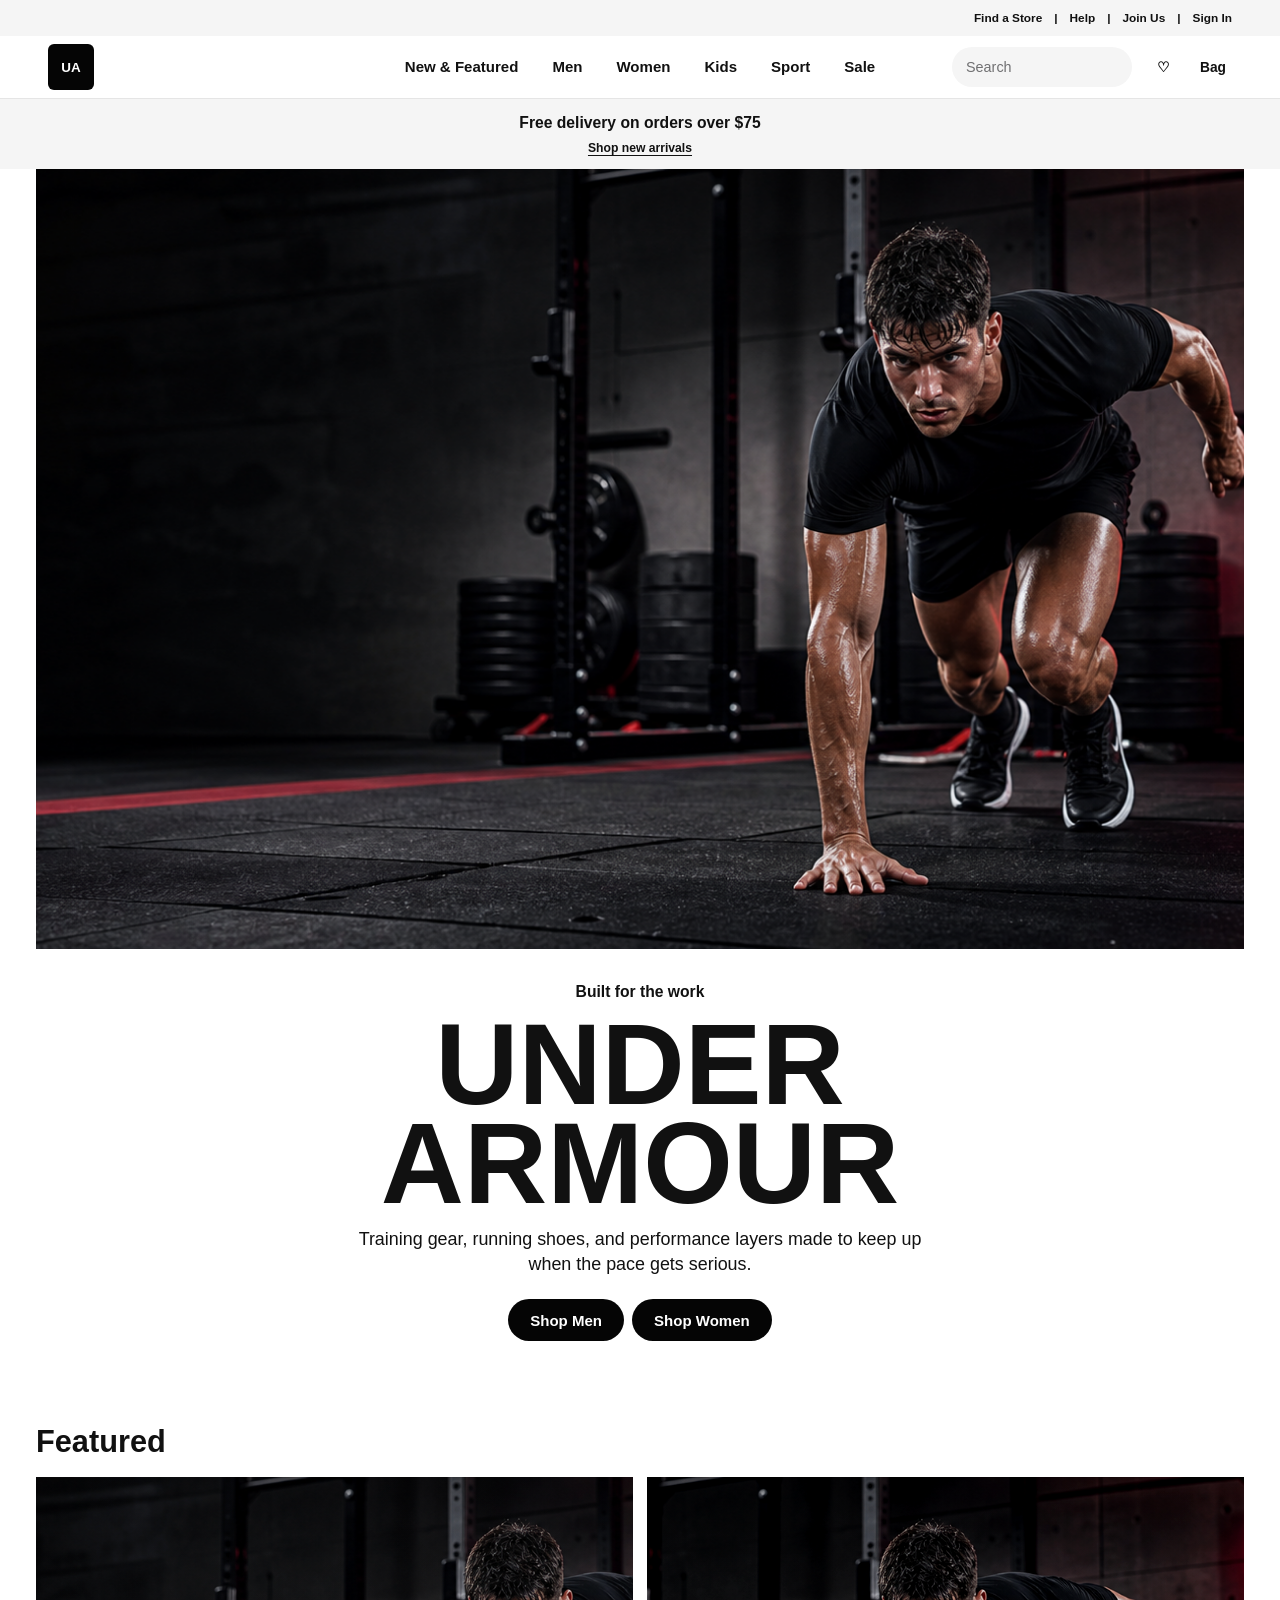
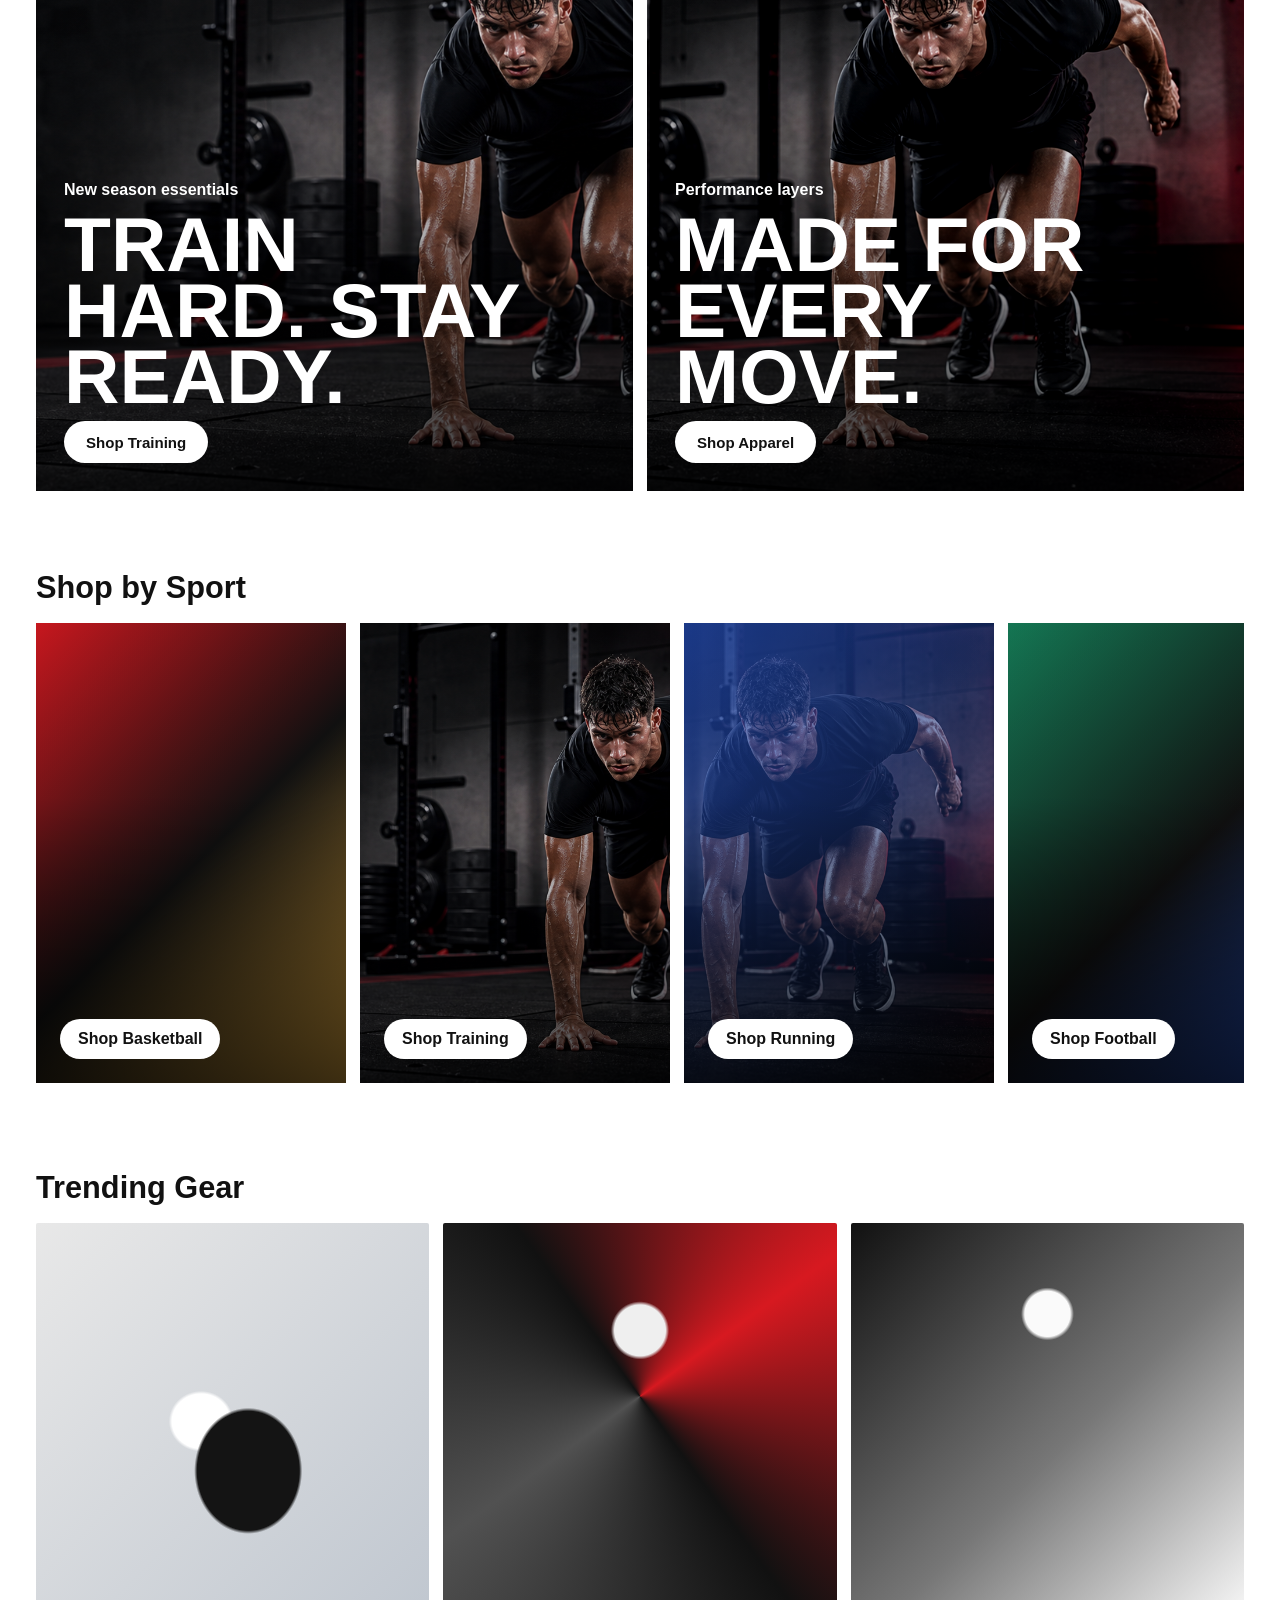
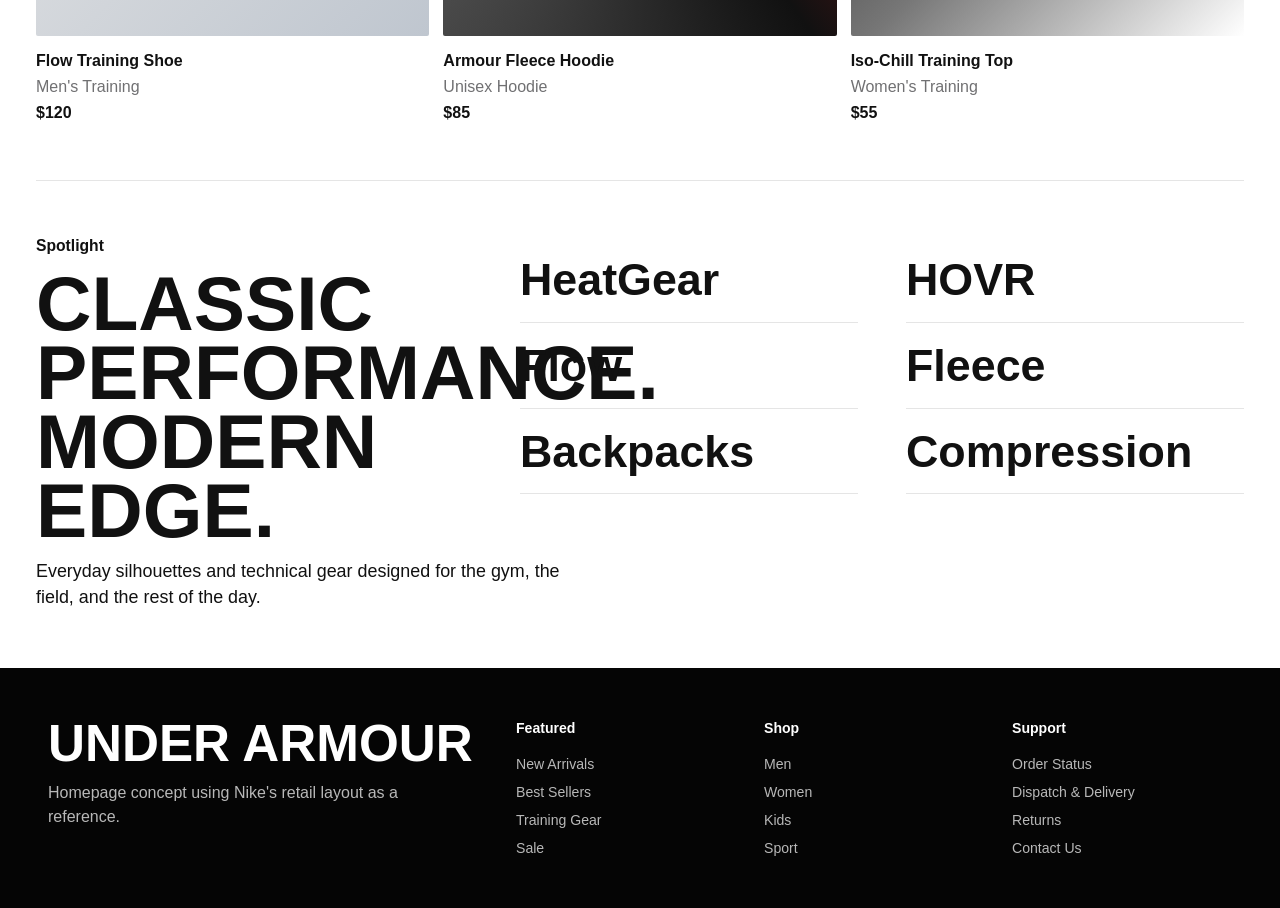
==== index.html @ 332f5831 "Create Under Armour homepage" ====
<!DOCTYPE html>
<html lang="en">
  <head>
    <meta charset="UTF-8" />
    <meta name="viewport" content="width=device-width, initial-scale=1.0" />
    <title>Under Armour</title>
    <link rel="stylesheet" href="styles.css" />
  </head>
  <body>
    <header class="site-header">
      <div class="utility-bar" aria-label="Utility navigation">
        <a href="#">Find a Store</a>
        <span aria-hidden="true">|</span>
        <a href="#">Help</a>
        <span aria-hidden="true">|</span>
        <a href="#">Join Us</a>
        <span aria-hidden="true">|</span>
        <a href="#">Sign In</a>
      </div>

      <div class="main-nav">
        <a class="brand" href="#" aria-label="Under Armour home">
          <span class="brand-mark">UA</span>
        </a>

        <nav class="nav-links" aria-label="Primary navigation">
          <a href="#new">New & Featured</a>
          <a href="#men">Men</a>
          <a href="#women">Women</a>
          <a href="#kids">Kids</a>
          <a href="#sport">Sport</a>
          <a href="#sale">Sale</a>
        </nav>

        <div class="nav-actions">
          <label class="search-pill">
            <span aria-hidden="true">Search</span>
            <input type="search" aria-label="Search products" />
          </label>
          <a class="icon-link" href="#" aria-label="Wishlist">♡</a>
          <a class="icon-link" href="#" aria-label="Bag">Bag</a>
        </div>
      </div>
    </header>

    <main>
      <section class="promo-strip" aria-label="Promotion">
        <p>Free delivery on orders over $75</p>
        <a href="#new">Shop new arrivals</a>
      </section>

      <section class="hero" id="new" aria-labelledby="page-title">
        <div class="hero-image" aria-hidden="true"></div>
      </section>

      <section class="campaign-copy" aria-labelledby="page-title">
        <p class="kicker">Built for the work</p>
        <h1 id="page-title">Under Armour</h1>
        <p>
          Training gear, running shoes, and performance layers made to keep up
          when the pace gets serious.
        </p>
        <div class="button-row">
          <a class="button button-dark" href="#men">Shop Men</a>
          <a class="button button-dark" href="#women">Shop Women</a>
        </div>
      </section>

      <section class="feature-section" aria-labelledby="featured-title">
        <div class="section-heading">
          <h2 id="featured-title">Featured</h2>
        </div>

        <div class="feature-grid">
          <article class="feature-card feature-card-dark" id="men">
            <div class="feature-media media-training" aria-hidden="true"></div>
            <div class="feature-content">
              <p>New season essentials</p>
              <h3>Train hard. Stay ready.</h3>
              <a class="button button-light" href="#gear">Shop Training</a>
            </div>
          </article>

          <article class="feature-card" id="women">
            <div class="feature-media media-running" aria-hidden="true"></div>
            <div class="feature-content">
              <p>Performance layers</p>
              <h3>Made for every move.</h3>
              <a class="button button-light" href="#gear">Shop Apparel</a>
            </div>
          </article>
        </div>
      </section>

      <section class="sport-section" id="sport" aria-labelledby="sport-title">
        <div class="section-heading">
          <h2 id="sport-title">Shop by Sport</h2>
        </div>

        <div class="sport-scroller">
          <a class="sport-card sport-basketball" href="#gear">
            <span>Shop Basketball</span>
          </a>
          <a class="sport-card sport-training" href="#gear">
            <span>Shop Training</span>
          </a>
          <a class="sport-card sport-running" href="#gear">
            <span>Shop Running</span>
          </a>
          <a class="sport-card sport-football" href="#gear">
            <span>Shop Football</span>
          </a>
        </div>
      </section>

      <section class="gear-section" id="gear" aria-labelledby="gear-title">
        <div class="section-heading">
          <h2 id="gear-title">Trending Gear</h2>
        </div>

        <div class="gear-grid">
          <article class="gear-card">
            <div class="gear-visual visual-shoe" aria-hidden="true"></div>
            <h3>Flow Training Shoe</h3>
            <p>Men's Training</p>
            <strong>$120</strong>
          </article>
          <article class="gear-card">
            <div class="gear-visual visual-hoodie" aria-hidden="true"></div>
            <h3>Armour Fleece Hoodie</h3>
            <p>Unisex Hoodie</p>
            <strong>$85</strong>
          </article>
          <article class="gear-card">
            <div class="gear-visual visual-tee" aria-hidden="true"></div>
            <h3>Iso-Chill Training Top</h3>
            <p>Women's Training</p>
            <strong>$55</strong>
          </article>
        </div>
      </section>

      <section class="spotlight-section" id="kids" aria-labelledby="spotlight-title">
        <div class="spotlight-copy">
          <p class="kicker">Spotlight</p>
          <h2 id="spotlight-title">Classic performance. Modern edge.</h2>
          <p>
            Everyday silhouettes and technical gear designed for the gym, the
            field, and the rest of the day.
          </p>
        </div>
        <div class="spotlight-links">
          <a href="#gear">HeatGear</a>
          <a href="#gear">HOVR</a>
          <a href="#gear">Flow</a>
          <a href="#gear">Fleece</a>
          <a href="#gear">Backpacks</a>
          <a href="#gear">Compression</a>
        </div>
      </section>
    </main>

    <footer class="site-footer" id="sale">
      <div>
        <h2>Under Armour</h2>
        <p>Homepage concept using Nike's retail layout as a reference.</p>
      </div>

      <nav aria-label="Footer featured links">
        <h3>Featured</h3>
        <a href="#new">New Arrivals</a>
        <a href="#gear">Best Sellers</a>
        <a href="#sport">Training Gear</a>
        <a href="#sale">Sale</a>
      </nav>

      <nav aria-label="Footer shopping links">
        <h3>Shop</h3>
        <a href="#men">Men</a>
        <a href="#women">Women</a>
        <a href="#kids">Kids</a>
        <a href="#sport">Sport</a>
      </nav>

      <nav aria-label="Footer support links">
        <h3>Support</h3>
        <a href="#">Order Status</a>
        <a href="#">Dispatch & Delivery</a>
        <a href="#">Returns</a>
        <a href="#">Contact Us</a>
      </nav>
    </footer>
  </body>
</html>
---- styles.css ----
:root {
  --black: #050505;
  --ink: #111111;
  --muted: #707072;
  --light: #f5f5f5;
  --line: #e5e5e5;
  --white: #ffffff;
  --red: #d71920;
  --blue: #2654c9;
  --green: #16805a;
  --gold: #d7a13c;
}

* {
  box-sizing: border-box;
}

html {
  scroll-behavior: smooth;
}

body {
  margin: 0;
  color: var(--ink);
  background: var(--white);
  font-family: Arial, Helvetica, sans-serif;
}

a {
  color: inherit;
  text-decoration: none;
}

.site-header {
  position: sticky;
  top: 0;
  z-index: 50;
  background: var(--white);
}

.utility-bar {
  display: flex;
  justify-content: flex-end;
  gap: 12px;
  min-height: 36px;
  padding: 0 clamp(18px, 4vw, 48px);
  align-items: center;
  background: var(--light);
  font-size: 0.74rem;
  font-weight: 700;
}

.main-nav {
  display: grid;
  grid-template-columns: 1fr auto 1fr;
  align-items: center;
  min-height: 62px;
  padding: 0 clamp(18px, 4vw, 48px);
  border-bottom: 1px solid var(--line);
}

.brand {
  justify-self: start;
  display: inline-flex;
}

.brand-mark {
  display: grid;
  place-items: center;
  width: 46px;
  aspect-ratio: 1;
  color: var(--white);
  background: var(--black);
  border-radius: 6px;
  font-size: 0.84rem;
  font-weight: 900;
  letter-spacing: 0;
}

.nav-links {
  display: flex;
  justify-content: center;
  gap: clamp(18px, 3vw, 34px);
  font-size: 0.94rem;
  font-weight: 800;
}

.nav-links a {
  display: inline-flex;
  align-items: center;
  min-height: 62px;
  border-bottom: 2px solid transparent;
}

.nav-links a:hover {
  border-color: var(--black);
}

.nav-actions {
  justify-self: end;
  display: flex;
  align-items: center;
  gap: 12px;
}

.search-pill {
  display: flex;
  align-items: center;
  gap: 8px;
  width: 180px;
  min-height: 40px;
  padding: 0 14px;
  color: var(--muted);
  background: var(--light);
  border-radius: 999px;
  font-size: 0.9rem;
}

.search-pill input {
  width: 100%;
  min-width: 0;
  border: 0;
  outline: 0;
  background: transparent;
}

.icon-link {
  display: inline-grid;
  place-items: center;
  min-width: 38px;
  height: 38px;
  border-radius: 999px;
  font-size: 0.86rem;
  font-weight: 800;
}

.icon-link:hover,
.search-pill:hover {
  background: #e8e8e8;
}

.promo-strip {
  display: grid;
  place-items: center;
  gap: 4px;
  min-height: 70px;
  padding: 12px 18px;
  text-align: center;
  background: var(--light);
}

.promo-strip p {
  margin: 0;
  font-size: 0.98rem;
  font-weight: 800;
}

.promo-strip a {
  font-size: 0.76rem;
  font-weight: 800;
  text-decoration: underline;
  text-underline-offset: 3px;
}

.hero {
  width: min(100% - 72px, 1780px);
  margin: 0 auto;
  background: var(--black);
}

.hero-image {
  min-height: clamp(440px, 63vw, 780px);
  background-image: url("assets/hero-training.png");
  background-position: center;
  background-size: cover;
}

.campaign-copy {
  display: grid;
  justify-items: center;
  gap: 14px;
  max-width: 900px;
  margin: 0 auto;
  padding: 34px 18px 62px;
  text-align: center;
}

.kicker {
  margin: 0;
  font-size: 0.98rem;
  font-weight: 900;
}

.campaign-copy h1 {
  margin: 0;
  font-size: clamp(3.2rem, 9vw, 7.8rem);
  line-height: 0.86;
  letter-spacing: 0;
  text-transform: uppercase;
}

.campaign-copy p:not(.kicker),
.spotlight-copy p:not(.kicker) {
  max-width: 610px;
  margin: 0;
  color: var(--ink);
  font-size: 1.12rem;
  line-height: 1.4;
}

.button-row {
  display: flex;
  flex-wrap: wrap;
  justify-content: center;
  gap: 8px;
  margin-top: 8px;
}

.button {
  display: inline-flex;
  align-items: center;
  justify-content: center;
  min-height: 42px;
  padding: 0 22px;
  border-radius: 999px;
  font-size: 0.94rem;
  font-weight: 800;
  transition: transform 160ms ease, background 160ms ease, color 160ms ease;
}

.button:hover {
  transform: translateY(-1px);
}

.button-dark {
  color: var(--white);
  background: var(--black);
}

.button-dark:hover {
  background: #404040;
}

.button-light {
  color: var(--ink);
  background: var(--white);
}

.button-light:hover {
  background: #dddddd;
}

.feature-section,
.sport-section,
.gear-section,
.spotlight-section {
  width: min(100% - 72px, 1780px);
  margin: 0 auto;
  padding: 22px 0 58px;
}

.section-heading {
  display: flex;
  justify-content: space-between;
  align-items: end;
  margin-bottom: 18px;
}

.section-heading h2 {
  margin: 0;
  font-size: clamp(1.45rem, 2.4vw, 2rem);
  line-height: 1.1;
}

.feature-grid {
  display: grid;
  grid-template-columns: repeat(2, minmax(0, 1fr));
  gap: 14px;
}

.feature-card {
  position: relative;
  min-height: clamp(460px, 48vw, 760px);
  overflow: hidden;
  color: var(--white);
  background: var(--black);
}

.feature-media,
.feature-card::after {
  position: absolute;
  inset: 0;
}

.feature-media {
  background-image: url("assets/hero-training.png");
  background-size: cover;
}

.media-training {
  background-position: 55% center;
}

.media-running {
  background-position: 76% center;
  filter: saturate(0.9) contrast(1.08);
}

.feature-card::after {
  content: "";
  background: linear-gradient(0deg, rgba(0, 0, 0, 0.78), rgba(0, 0, 0, 0.08) 62%);
}

.feature-content {
  position: absolute;
  right: 28px;
  bottom: 28px;
  left: 28px;
  z-index: 1;
  display: grid;
  gap: 12px;
  justify-items: start;
}

.feature-content p {
  margin: 0;
  font-size: 1rem;
  font-weight: 800;
}

.feature-content h3 {
  max-width: 11ch;
  margin: 0;
  font-size: clamp(2.6rem, 6vw, 5.8rem);
  line-height: 0.86;
  letter-spacing: 0;
  text-transform: uppercase;
}

.sport-scroller {
  display: grid;
  grid-auto-flow: column;
  grid-auto-columns: minmax(310px, 1fr);
  gap: 14px;
  overflow-x: auto;
  padding-bottom: 8px;
  scroll-snap-type: x mandatory;
}

.sport-card {
  position: relative;
  display: flex;
  align-items: end;
  min-height: 460px;
  padding: 24px;
  overflow: hidden;
  color: var(--white);
  background: var(--black);
  background-size: cover;
  background-position: center;
  scroll-snap-align: start;
}

.sport-card::after {
  content: "";
  position: absolute;
  inset: 0;
  background: linear-gradient(0deg, rgba(0, 0, 0, 0.72), rgba(0, 0, 0, 0.08) 62%);
}

.sport-card span {
  position: relative;
  z-index: 1;
  display: inline-flex;
  min-height: 40px;
  align-items: center;
  padding: 0 18px;
  color: var(--ink);
  background: var(--white);
  border-radius: 999px;
  font-weight: 800;
}

.sport-training {
  background-image: url("assets/hero-training.png");
  background-position: 58% center;
}

.sport-running {
  background-image:
    linear-gradient(135deg, rgba(38, 84, 201, 0.72), rgba(5, 5, 5, 0.2)),
    url("assets/hero-training.png");
  background-position: 78% center;
}

.sport-basketball {
  background:
    linear-gradient(135deg, var(--red), #111111 52%, var(--gold));
}

.sport-football {
  background:
    linear-gradient(135deg, var(--green), #111111 54%, var(--blue));
}

.gear-grid {
  display: grid;
  grid-template-columns: repeat(3, minmax(0, 1fr));
  gap: 14px;
}

.gear-card {
  display: grid;
  gap: 8px;
}

.gear-visual {
  aspect-ratio: 1 / 1.05;
  background: var(--light);
  border-radius: 2px;
}

.visual-shoe {
  background:
    radial-gradient(ellipse at 54% 60%, #141414 0 17%, transparent 18%),
    radial-gradient(ellipse at 42% 48%, #ffffff 0 9%, transparent 10%),
    linear-gradient(135deg, #e8e8e8, #bfc6cf);
}

.visual-hoodie {
  background:
    radial-gradient(circle at 50% 26%, #efefef 0 7%, transparent 8%),
    conic-gradient(from 144deg at 50% 42%, #111111, #515151, #111111, #d71920, #111111);
}

.visual-tee {
  background:
    radial-gradient(circle at 50% 22%, #fafafa 0 6%, transparent 7%),
    linear-gradient(135deg, #111111, #777777 54%, #ffffff);
}

.gear-card h3,
.gear-card p,
.gear-card strong {
  margin: 0;
}

.gear-card h3 {
  margin-top: 8px;
  font-size: 1rem;
}

.gear-card p {
  color: var(--muted);
}

.spotlight-section {
  display: grid;
  grid-template-columns: minmax(260px, 0.72fr) minmax(0, 1.28fr);
  gap: clamp(28px, 6vw, 86px);
  padding-top: 56px;
  border-top: 1px solid var(--line);
}

.spotlight-copy {
  display: grid;
  align-content: start;
  gap: 14px;
}

.spotlight-copy h2 {
  max-width: 560px;
  margin: 0;
  font-size: clamp(2.3rem, 6vw, 5.8rem);
  line-height: 0.9;
  text-transform: uppercase;
}

.spotlight-links {
  display: grid;
  grid-template-columns: repeat(2, minmax(0, 1fr));
  gap: 0 48px;
  align-content: start;
}

.spotlight-links a {
  padding: 20px 0;
  border-bottom: 1px solid var(--line);
  font-size: clamp(1.5rem, 3.5vw, 3.6rem);
  font-weight: 900;
  line-height: 1;
}

.spotlight-links a:hover {
  color: var(--red);
}

.site-footer {
  display: grid;
  grid-template-columns: minmax(260px, 1.2fr) repeat(3, minmax(150px, 0.6fr));
  gap: 28px;
  padding: 52px clamp(18px, 4vw, 48px);
  color: var(--white);
  background: var(--black);
}

.site-footer h2,
.site-footer h3,
.site-footer p {
  margin: 0;
}

.site-footer h2 {
  font-size: clamp(2.2rem, 4vw, 4rem);
  line-height: 0.92;
  text-transform: uppercase;
}

.site-footer p {
  max-width: 360px;
  margin-top: 14px;
  color: #b8b8b8;
  line-height: 1.5;
}

.site-footer nav {
  display: grid;
  gap: 12px;
  align-content: start;
}

.site-footer h3 {
  margin-bottom: 8px;
  font-size: 0.88rem;
}

.site-footer a {
  color: #b8b8b8;
  font-size: 0.88rem;
}

.site-footer a:hover {
  color: var(--white);
}

@media (max-width: 1040px) {
  .main-nav {
    grid-template-columns: 1fr 1fr;
  }

  .nav-links {
    order: 3;
    grid-column: 1 / -1;
    justify-content: flex-start;
    overflow-x: auto;
    padding-top: 4px;
  }

  .nav-actions {
    justify-self: end;
  }

  .feature-grid,
  .gear-grid,
  .spotlight-section,
  .site-footer {
    grid-template-columns: 1fr;
  }
}

@media (max-width: 700px) {
  .utility-bar {
    justify-content: center;
  }

  .main-nav {
    padding: 10px 14px;
  }

  .nav-actions {
    gap: 6px;
  }

  .search-pill {
    width: 118px;
  }

  .hero,
  .feature-section,
  .sport-section,
  .gear-section,
  .spotlight-section {
    width: calc(100% - 28px);
  }

  .hero-image {
    min-height: 520px;
    background-position: 60% center;
  }

  .campaign-copy {
    padding-top: 26px;
  }

  .button {
    width: 100%;
  }

  .button-row {
    width: 100%;
  }

  .feature-card {
    min-height: 540px;
  }

  .sport-scroller {
    grid-auto-columns: minmax(260px, 82vw);
  }

  .spotlight-links {
    grid-template-columns: 1fr;
    gap: 0;
  }

  .site-footer {
    padding-inline: 18px;
  }
}
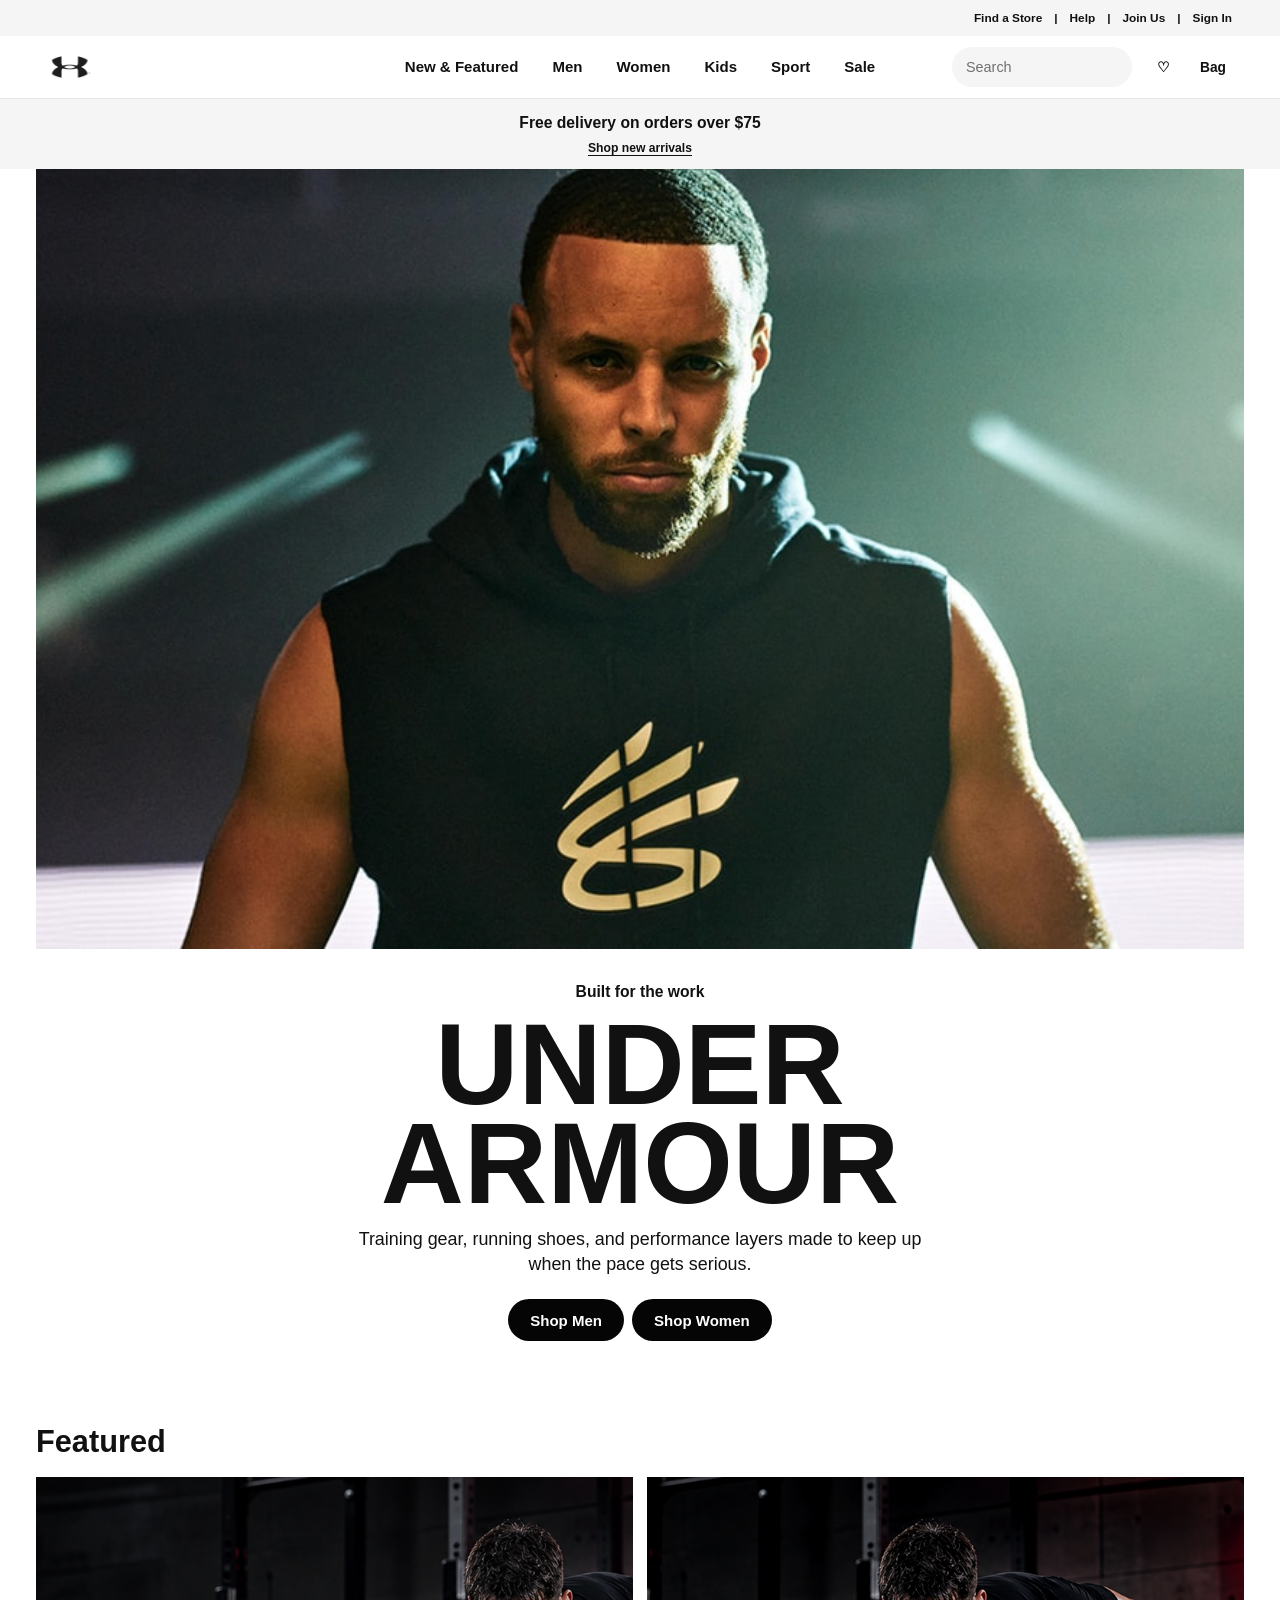
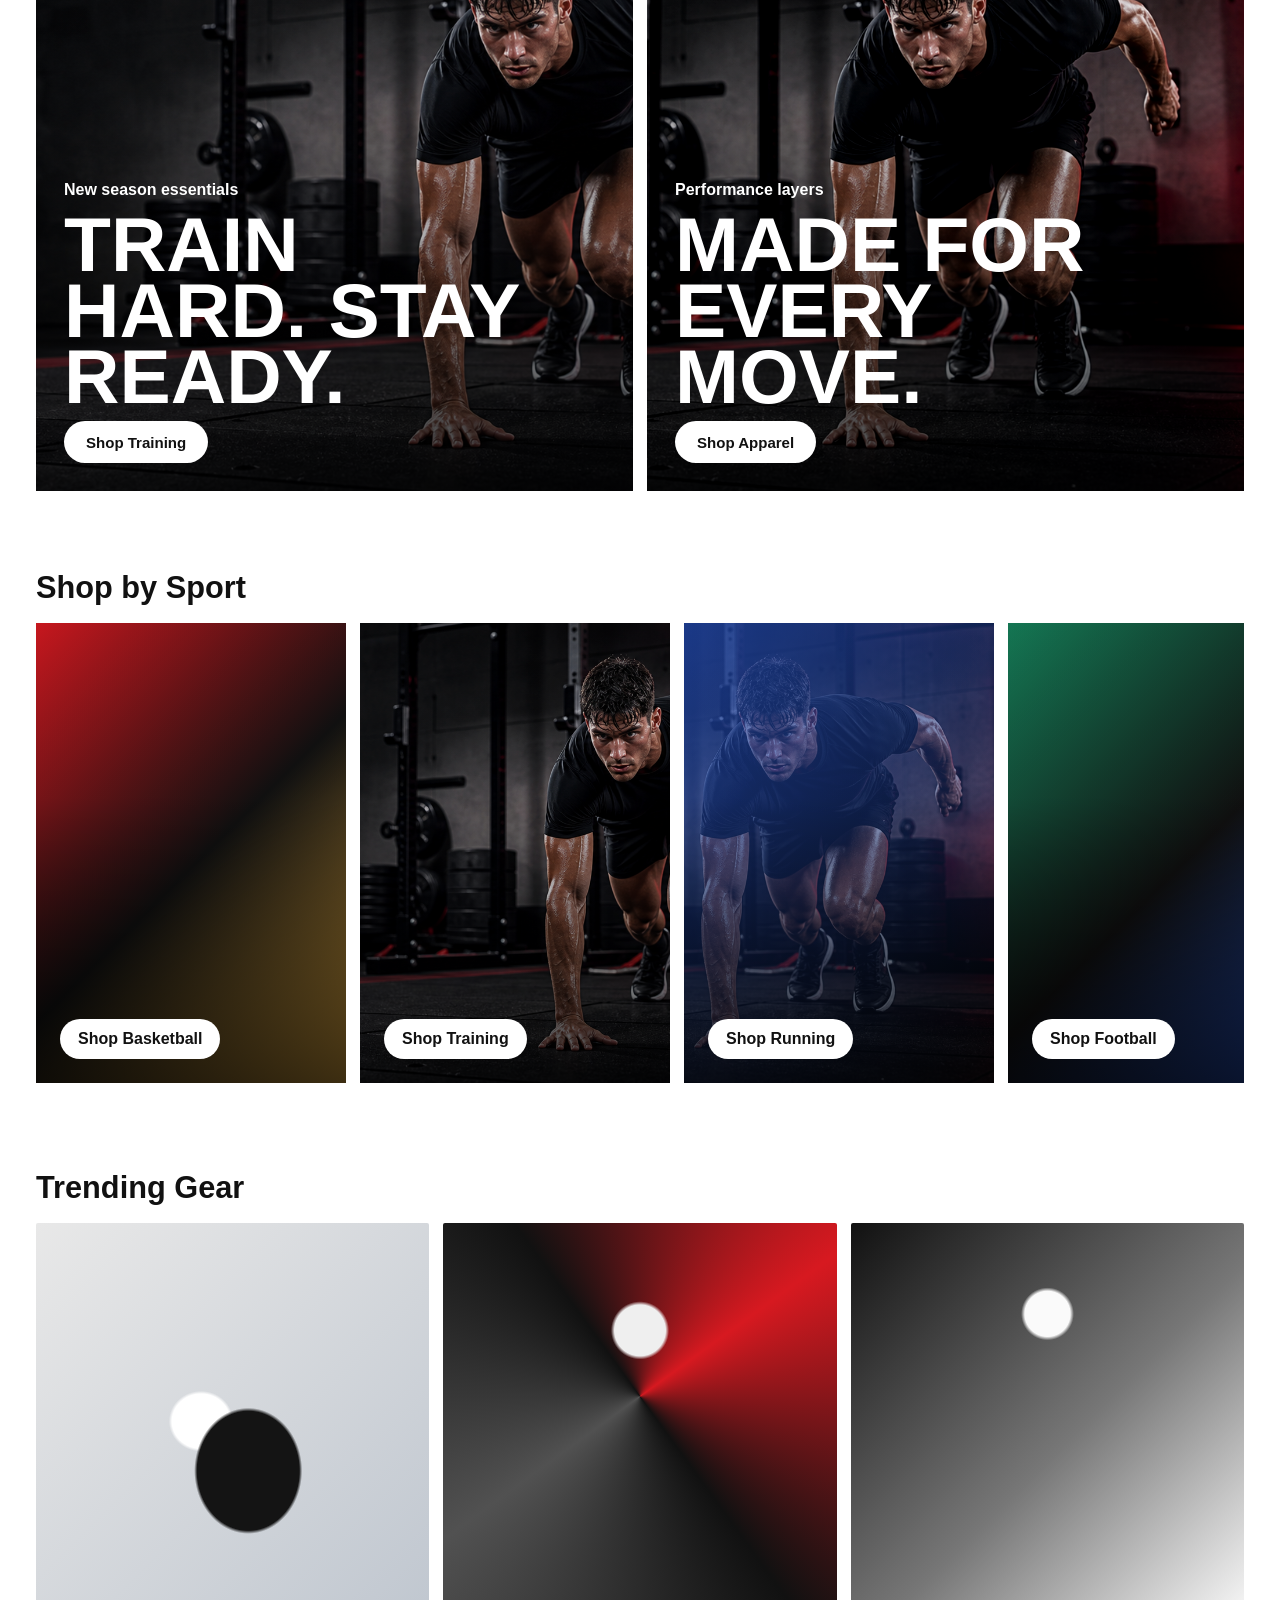
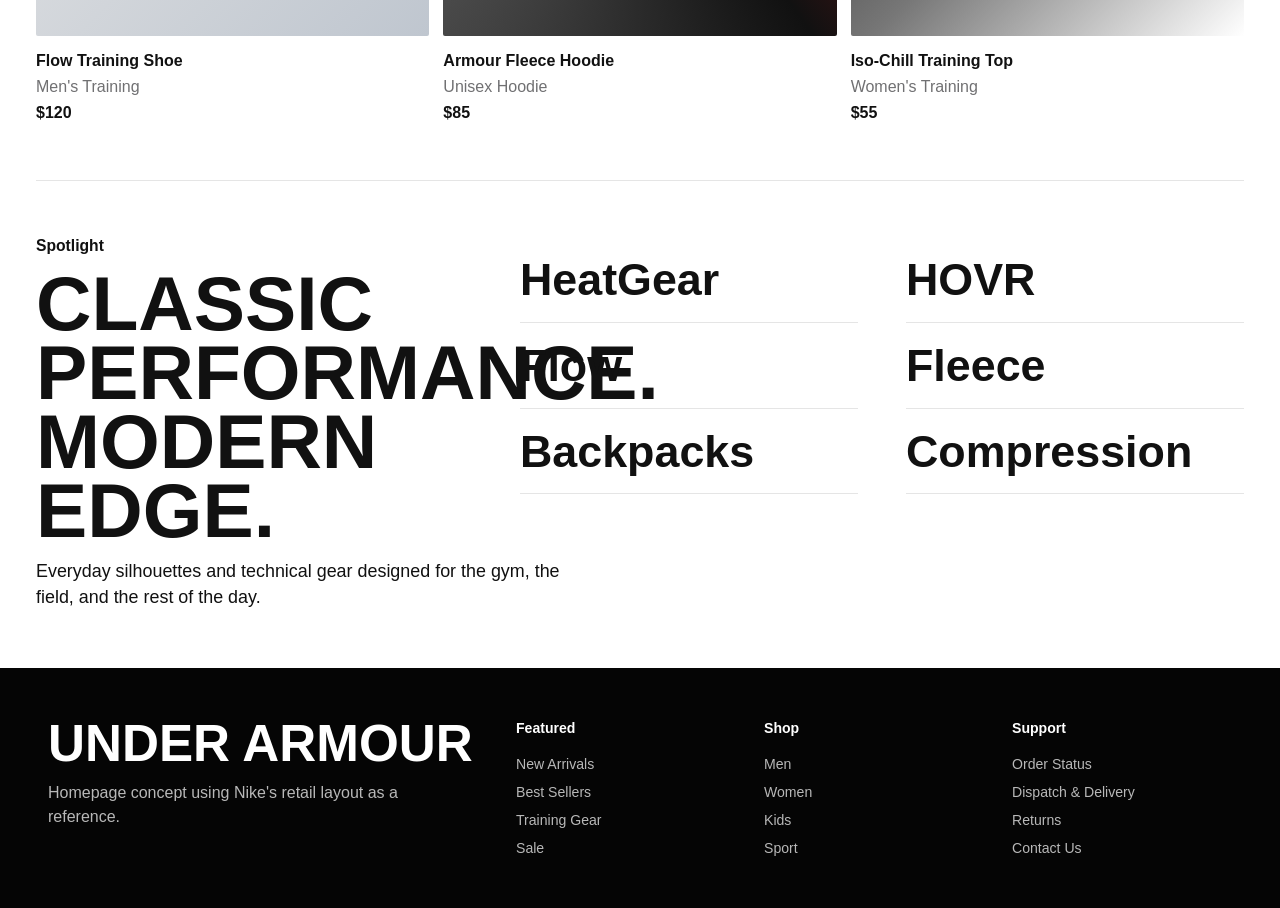
==== commit 2be67850: "Replace header logo image" ====
--- a/index.html
+++ b/index.html
@@ -20,7 +20,11 @@
 
       <div class="main-nav">
         <a class="brand" href="#" aria-label="Under Armour home">
-          <span class="brand-mark">UA</span>
+          <img
+            class="brand-mark"
+            src="assets/under-armour-logo.png"
+            alt="Under Armour"
+          />
         </a>
 
         <nav class="nav-links" aria-label="Primary navigation">
--- a/styles.css
+++ b/styles.css
@@ -65,16 +65,10 @@
 }
 
 .brand-mark {
-  display: grid;
-  place-items: center;
   width: 46px;
-  aspect-ratio: 1;
-  color: var(--white);
-  background: var(--black);
-  border-radius: 6px;
-  font-size: 0.84rem;
-  font-weight: 900;
-  letter-spacing: 0;
+  height: 46px;
+  display: block;
+  object-fit: contain;
 }
 
 .nav-links {
@@ -170,7 +164,7 @@
 
 .hero-image {
   min-height: clamp(440px, 63vw, 780px);
-  background-image: url("assets/hero-training.png");
+  background-image: url("assets/steph-curry-under-armour.jpg");
   background-position: center;
   background-size: cover;
 }
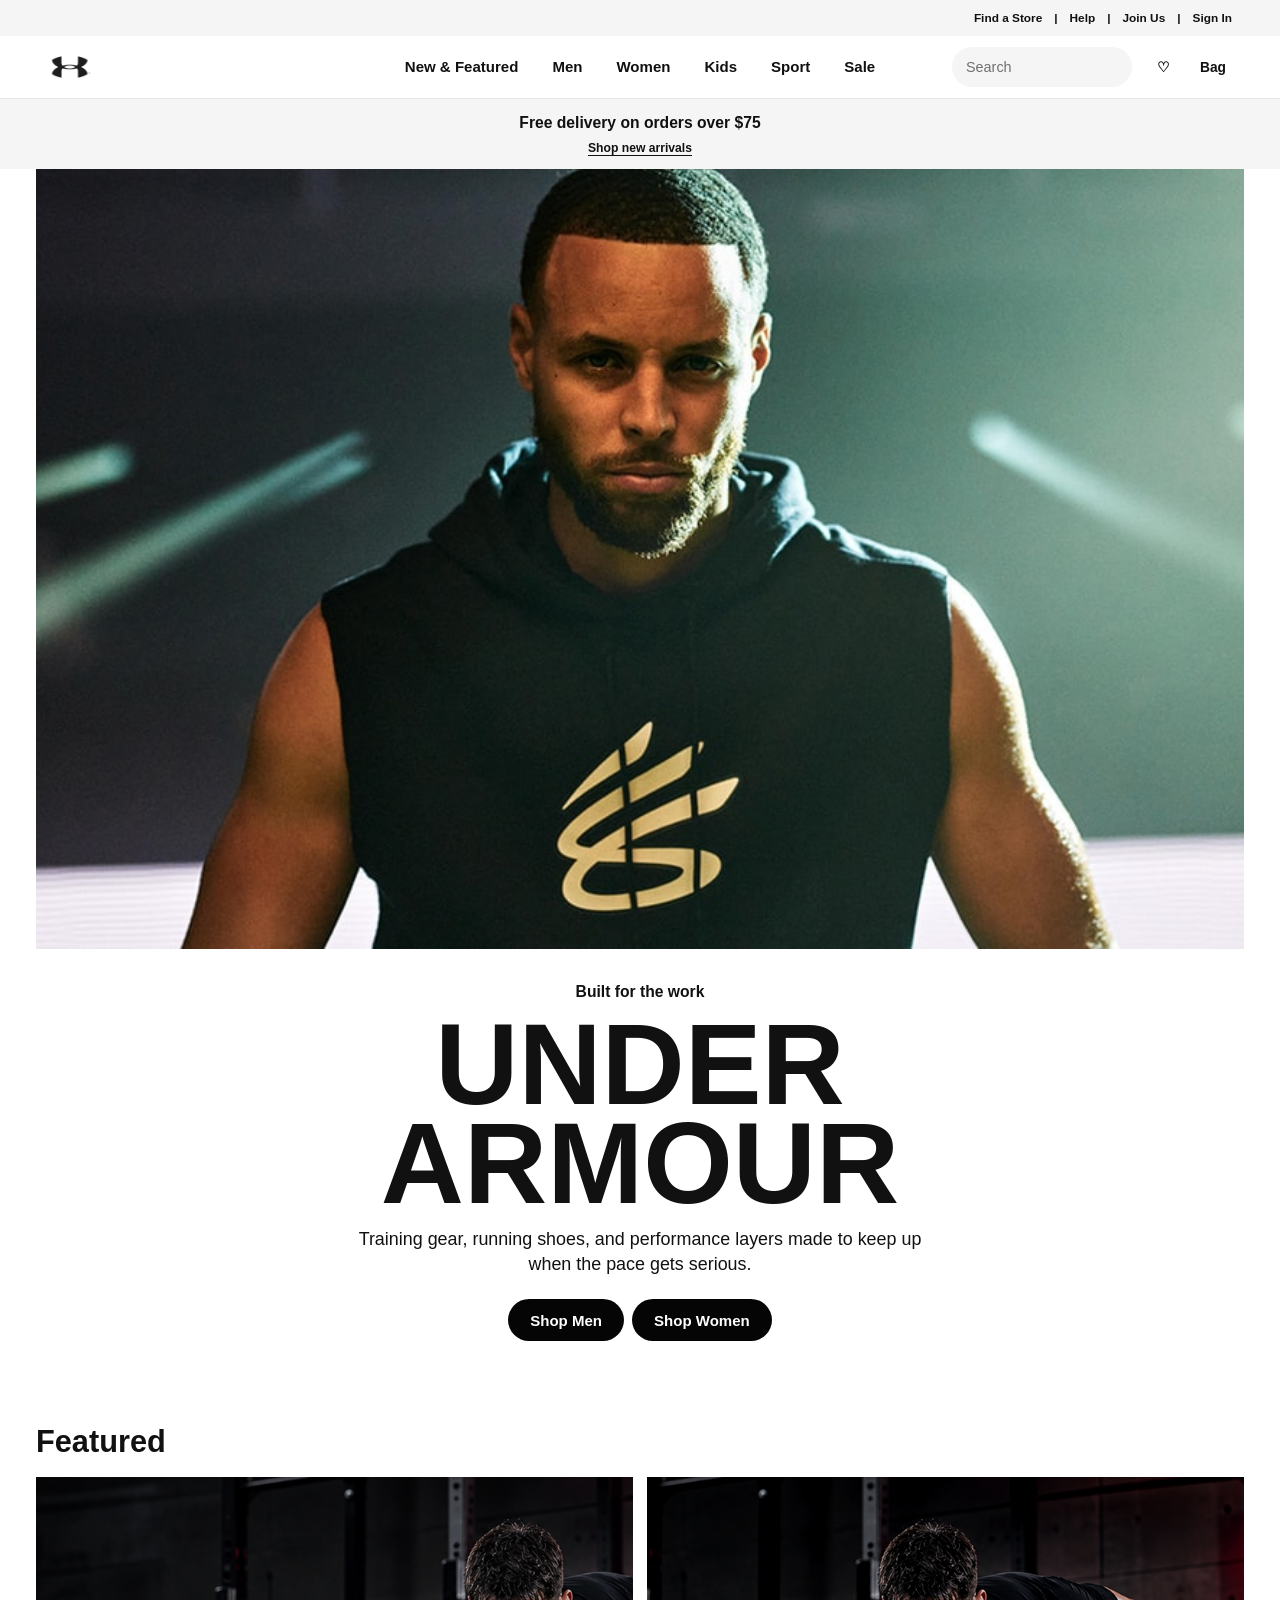
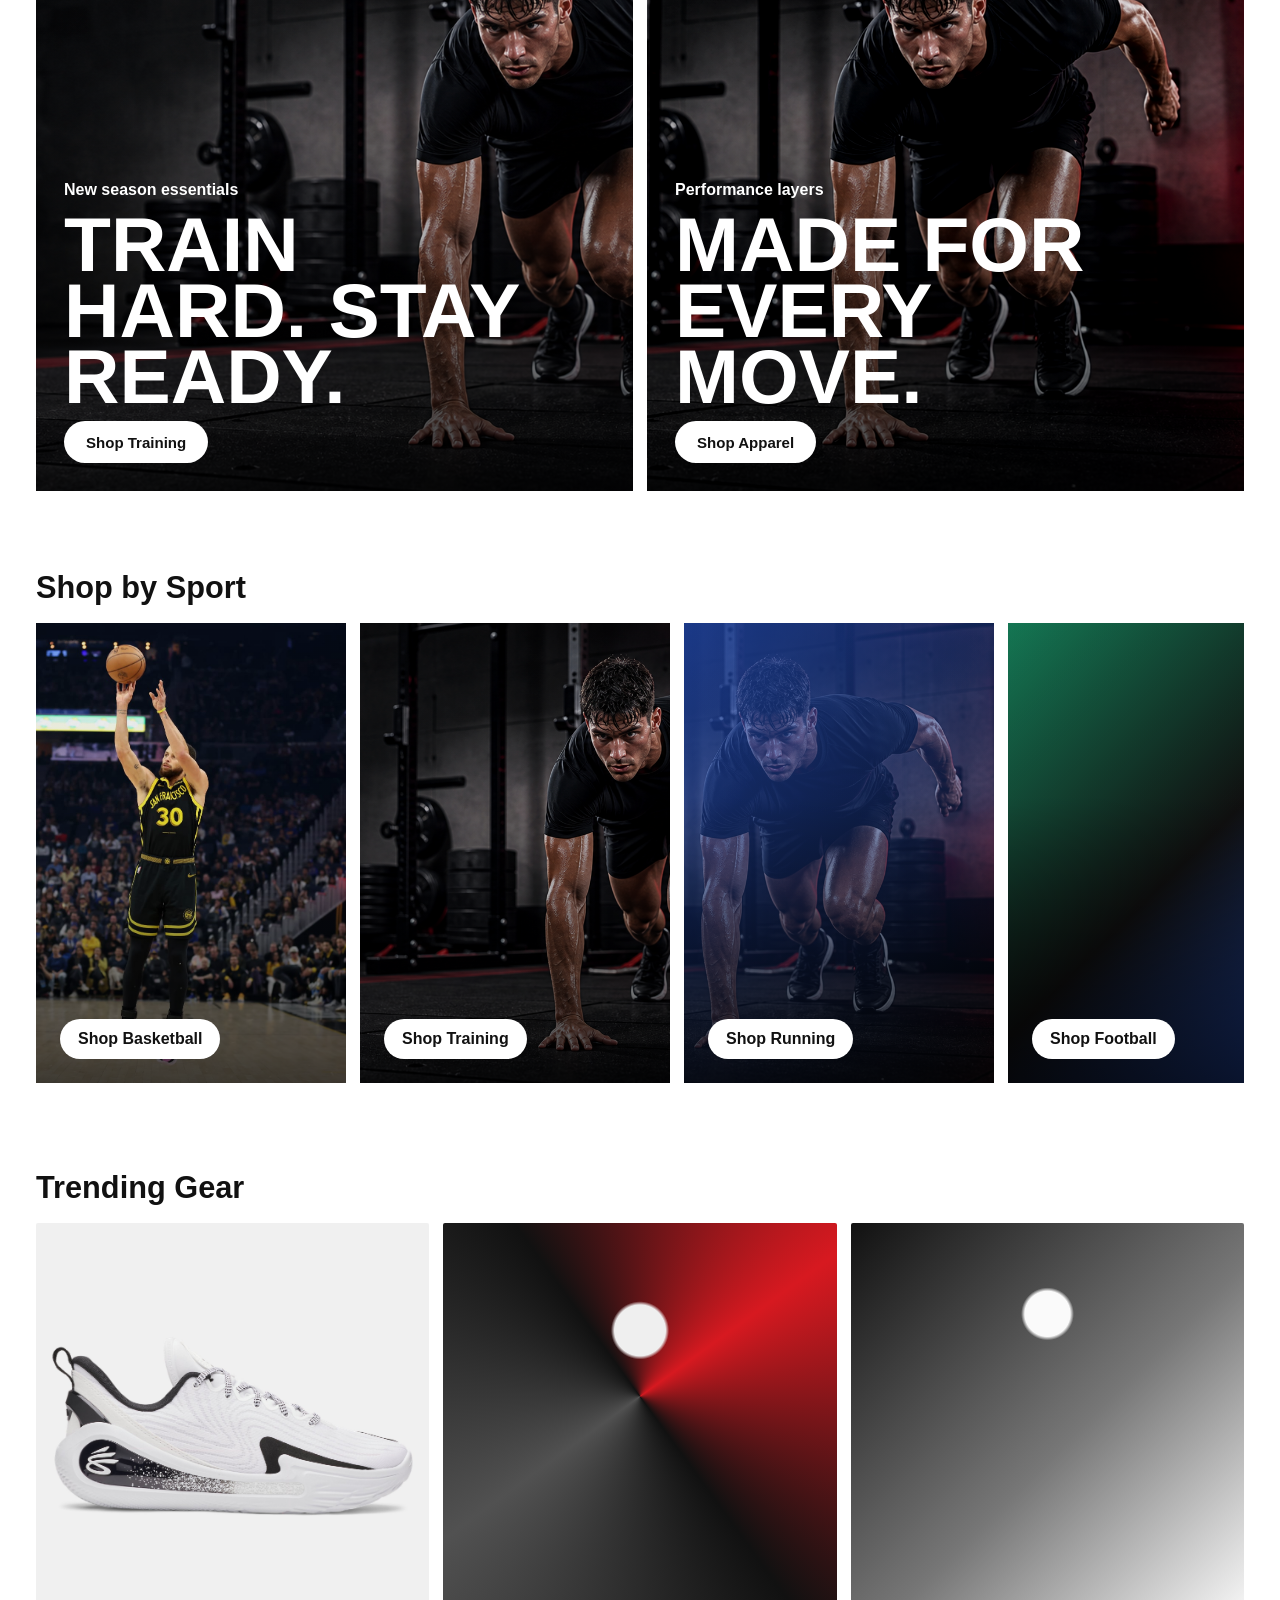
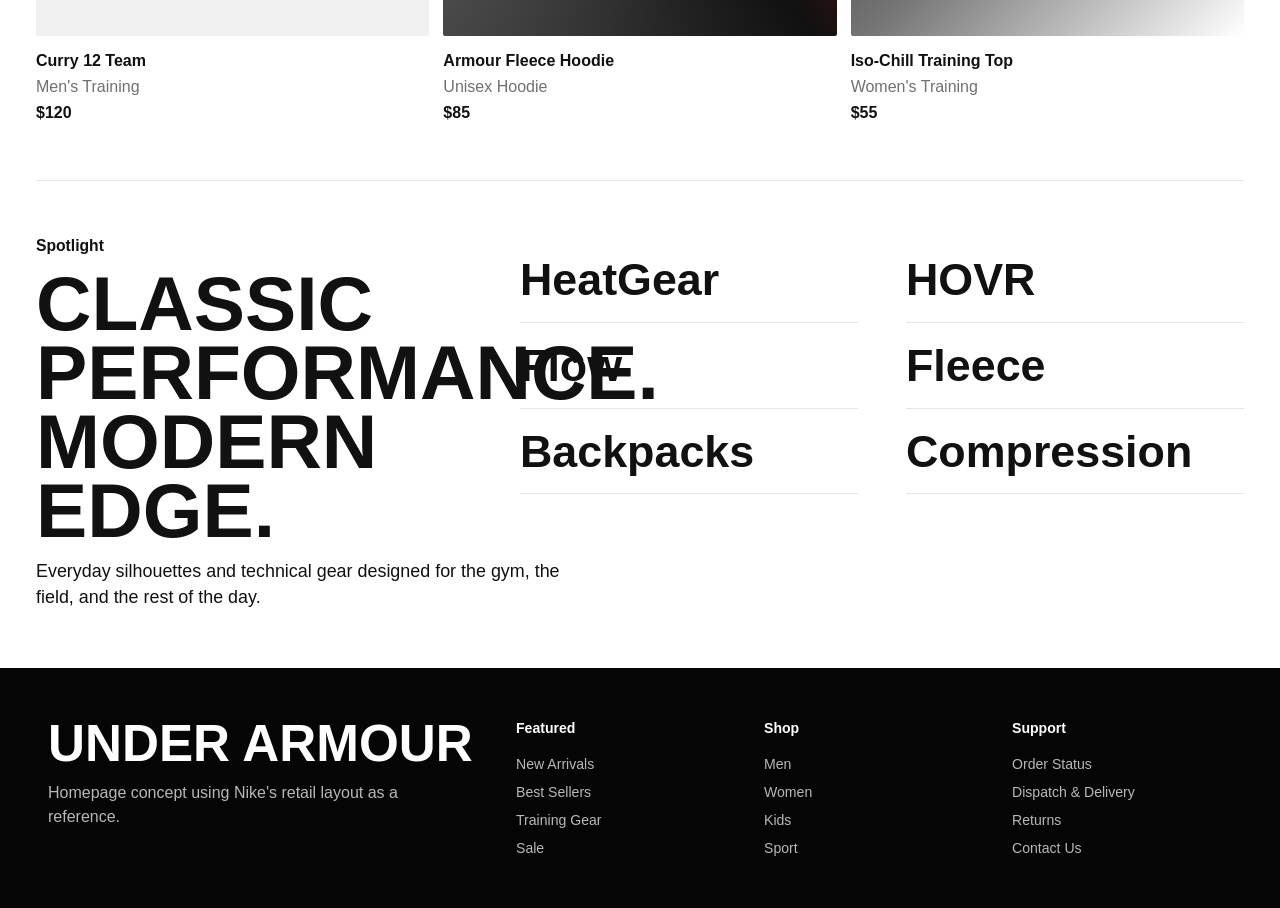
==== commit 1f8dfa2b: "Update Curry 12 Team product card" ====
--- a/index.html
+++ b/index.html
@@ -125,7 +125,7 @@
         <div class="gear-grid">
           <article class="gear-card">
             <div class="gear-visual visual-shoe" aria-hidden="true"></div>
-            <h3>Flow Training Shoe</h3>
+            <h3>Curry 12 Team</h3>
             <p>Men's Training</p>
             <strong>$120</strong>
           </article>
--- a/styles.css
+++ b/styles.css
@@ -388,8 +388,8 @@
 }
 
 .sport-basketball {
-  background:
-    linear-gradient(135deg, var(--red), #111111 52%, var(--gold));
+  background-image: url("assets/stephen-curry-teamusa-basketball.jpg");
+  background-position: 42% center;
 }
 
 .sport-football {
@@ -415,10 +415,7 @@
 }
 
 .visual-shoe {
-  background:
-    radial-gradient(ellipse at 54% 60%, #141414 0 17%, transparent 18%),
-    radial-gradient(ellipse at 42% 48%, #ffffff 0 9%, transparent 10%),
-    linear-gradient(135deg, #e8e8e8, #bfc6cf);
+  background: url("assets/curry-12-team-shoe.jpg") center / contain no-repeat #f0f0f0;
 }
 
 .visual-hoodie {
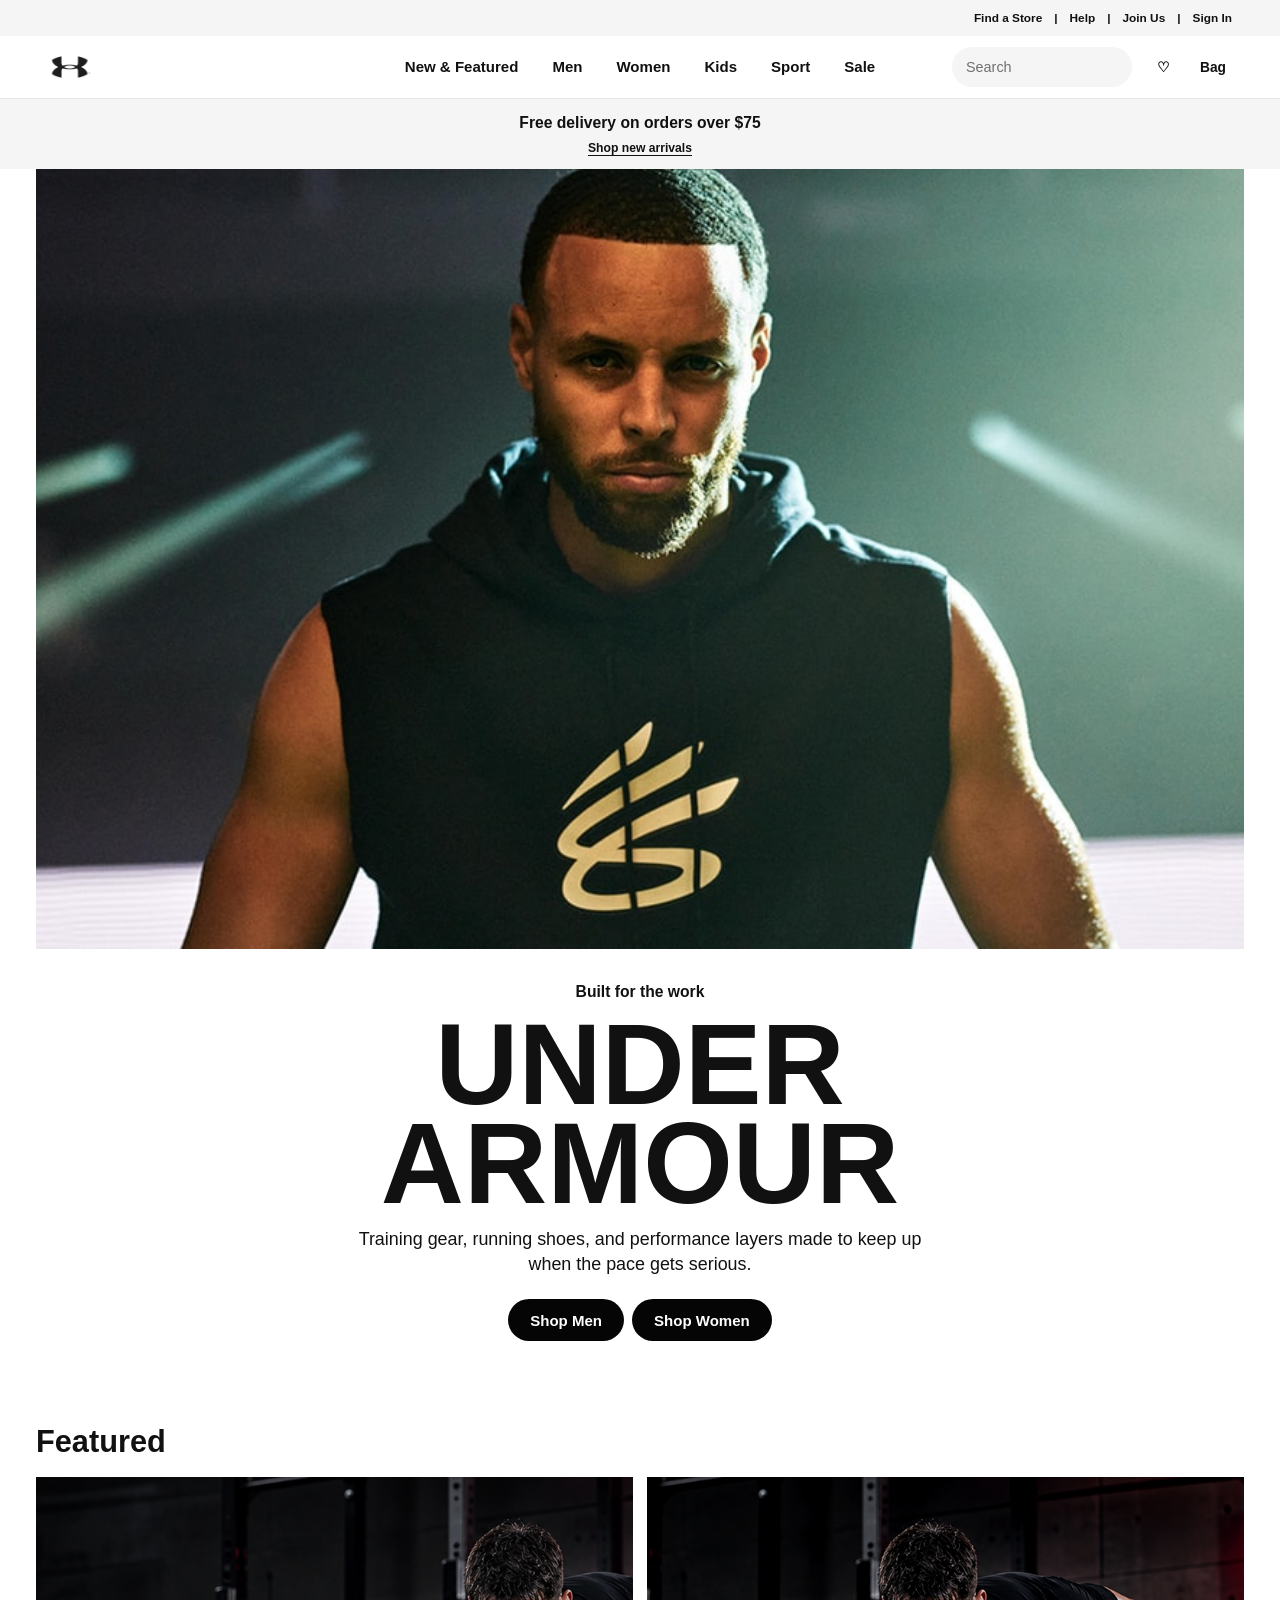
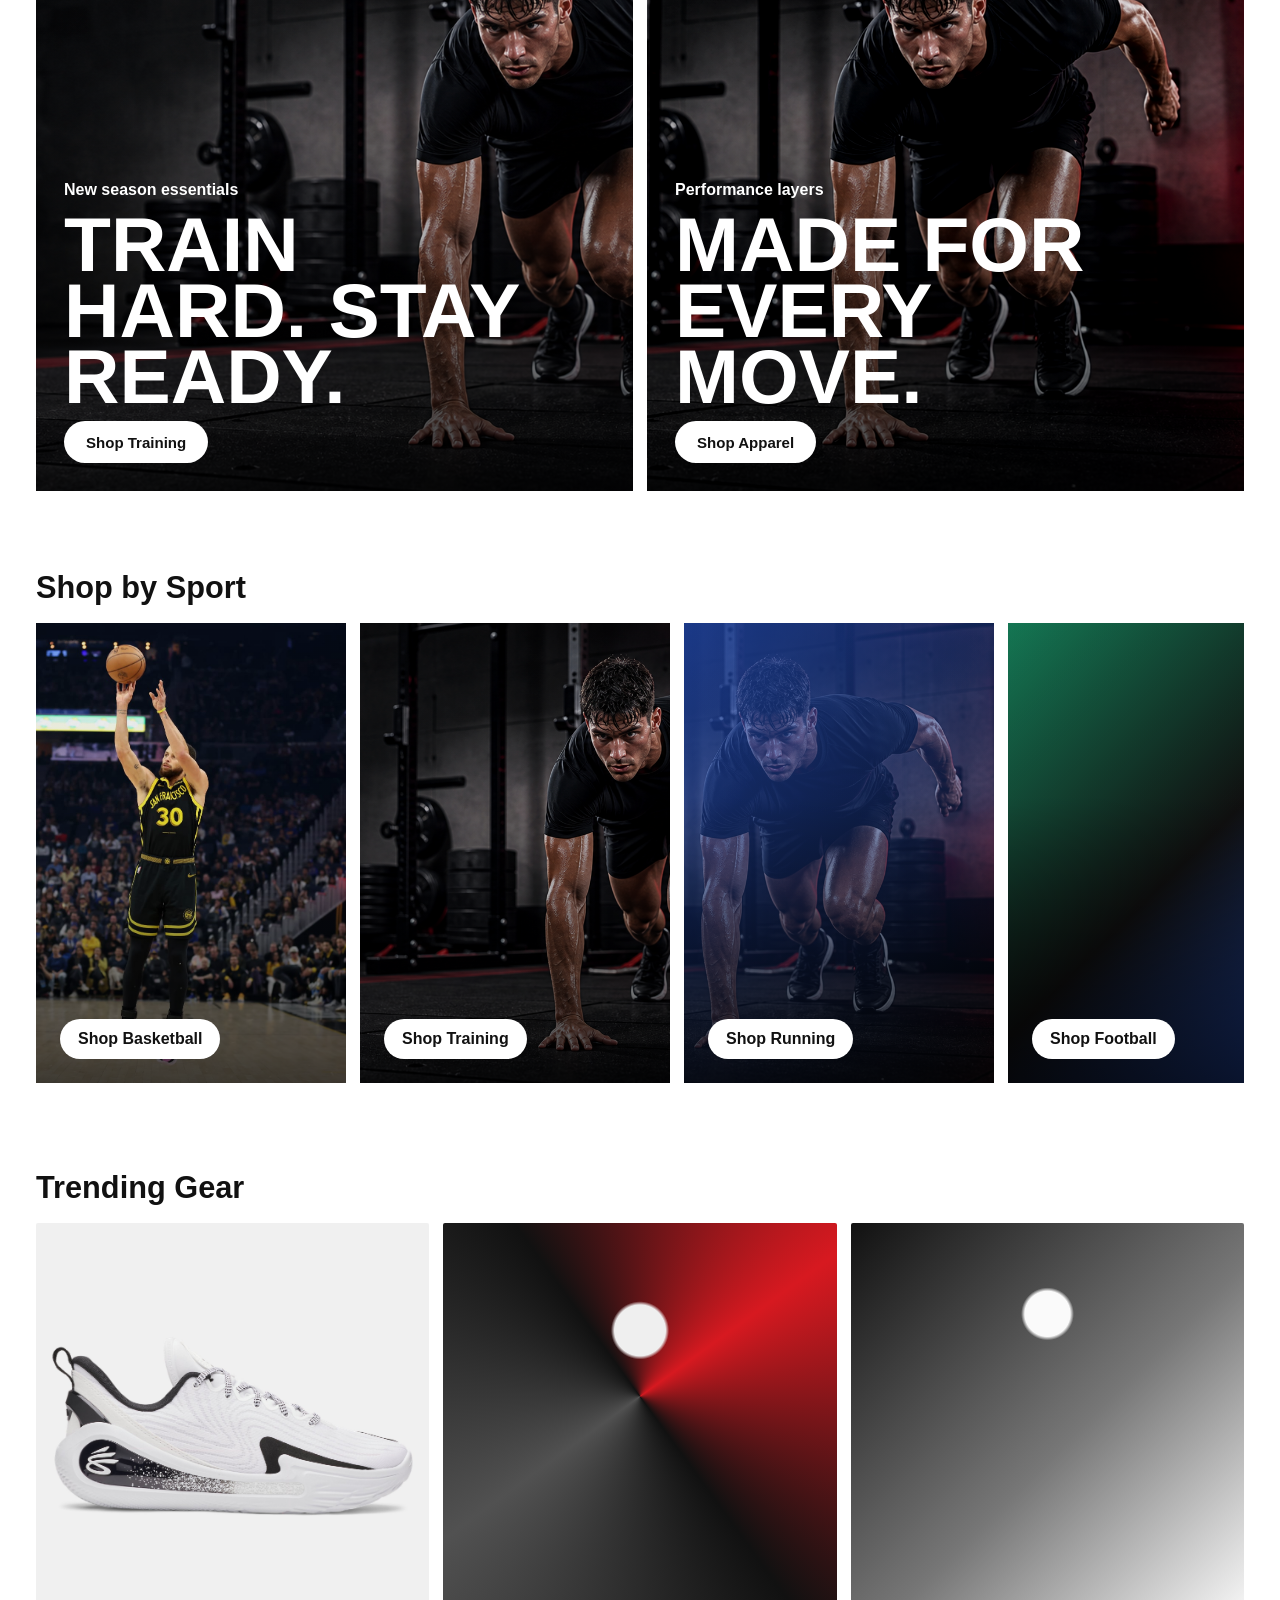
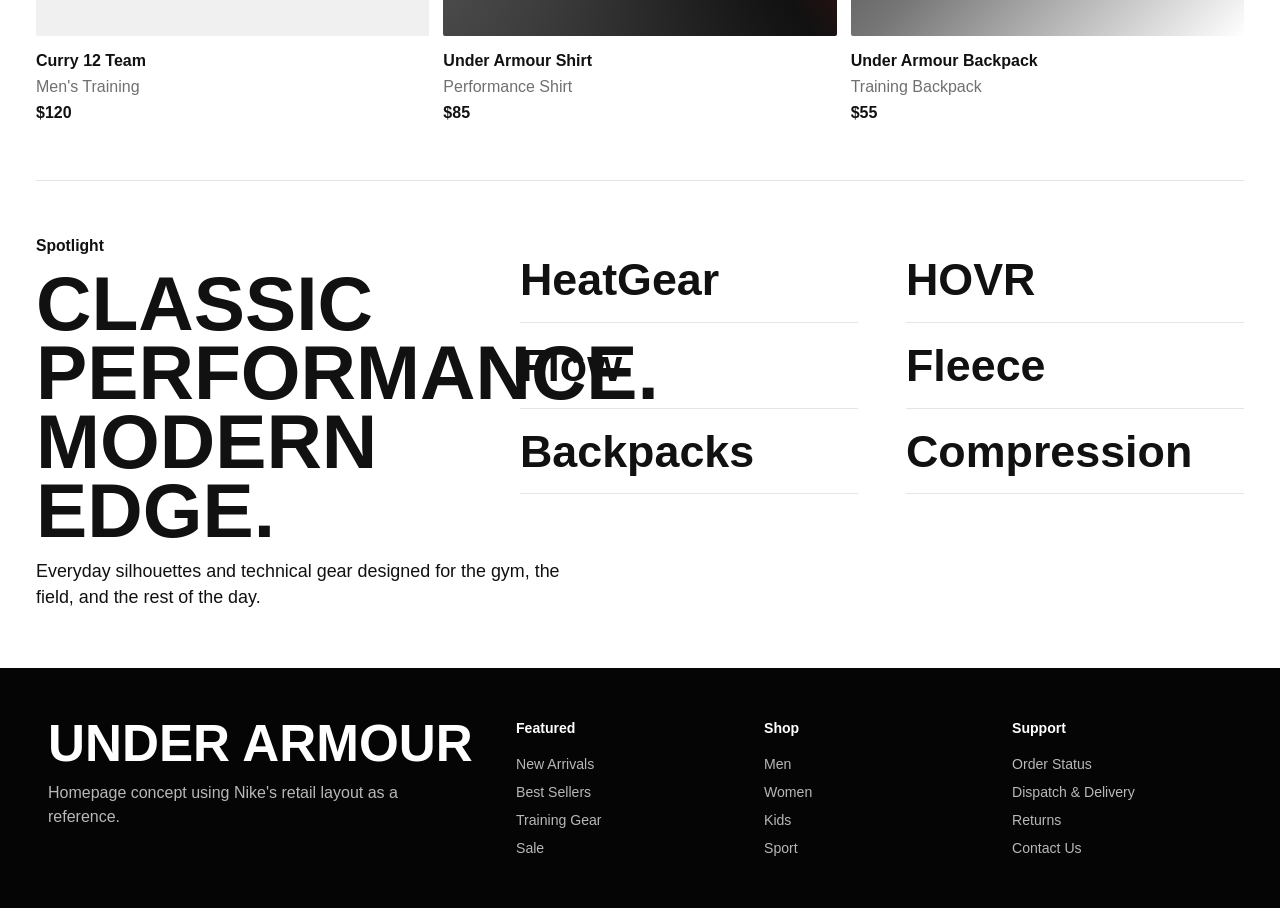
==== commit 1a7b64a2: "Update product card names" ====
--- a/index.html
+++ b/index.html
@@ -131,14 +131,14 @@
           </article>
           <article class="gear-card">
             <div class="gear-visual visual-hoodie" aria-hidden="true"></div>
-            <h3>Armour Fleece Hoodie</h3>
-            <p>Unisex Hoodie</p>
+            <h3>Under Armour Shirt</h3>
+            <p>Performance Shirt</p>
             <strong>$85</strong>
           </article>
           <article class="gear-card">
             <div class="gear-visual visual-tee" aria-hidden="true"></div>
-            <h3>Iso-Chill Training Top</h3>
-            <p>Women's Training</p>
+            <h3>Under Armour Backpack</h3>
+            <p>Training Backpack</p>
             <strong>$55</strong>
           </article>
         </div>
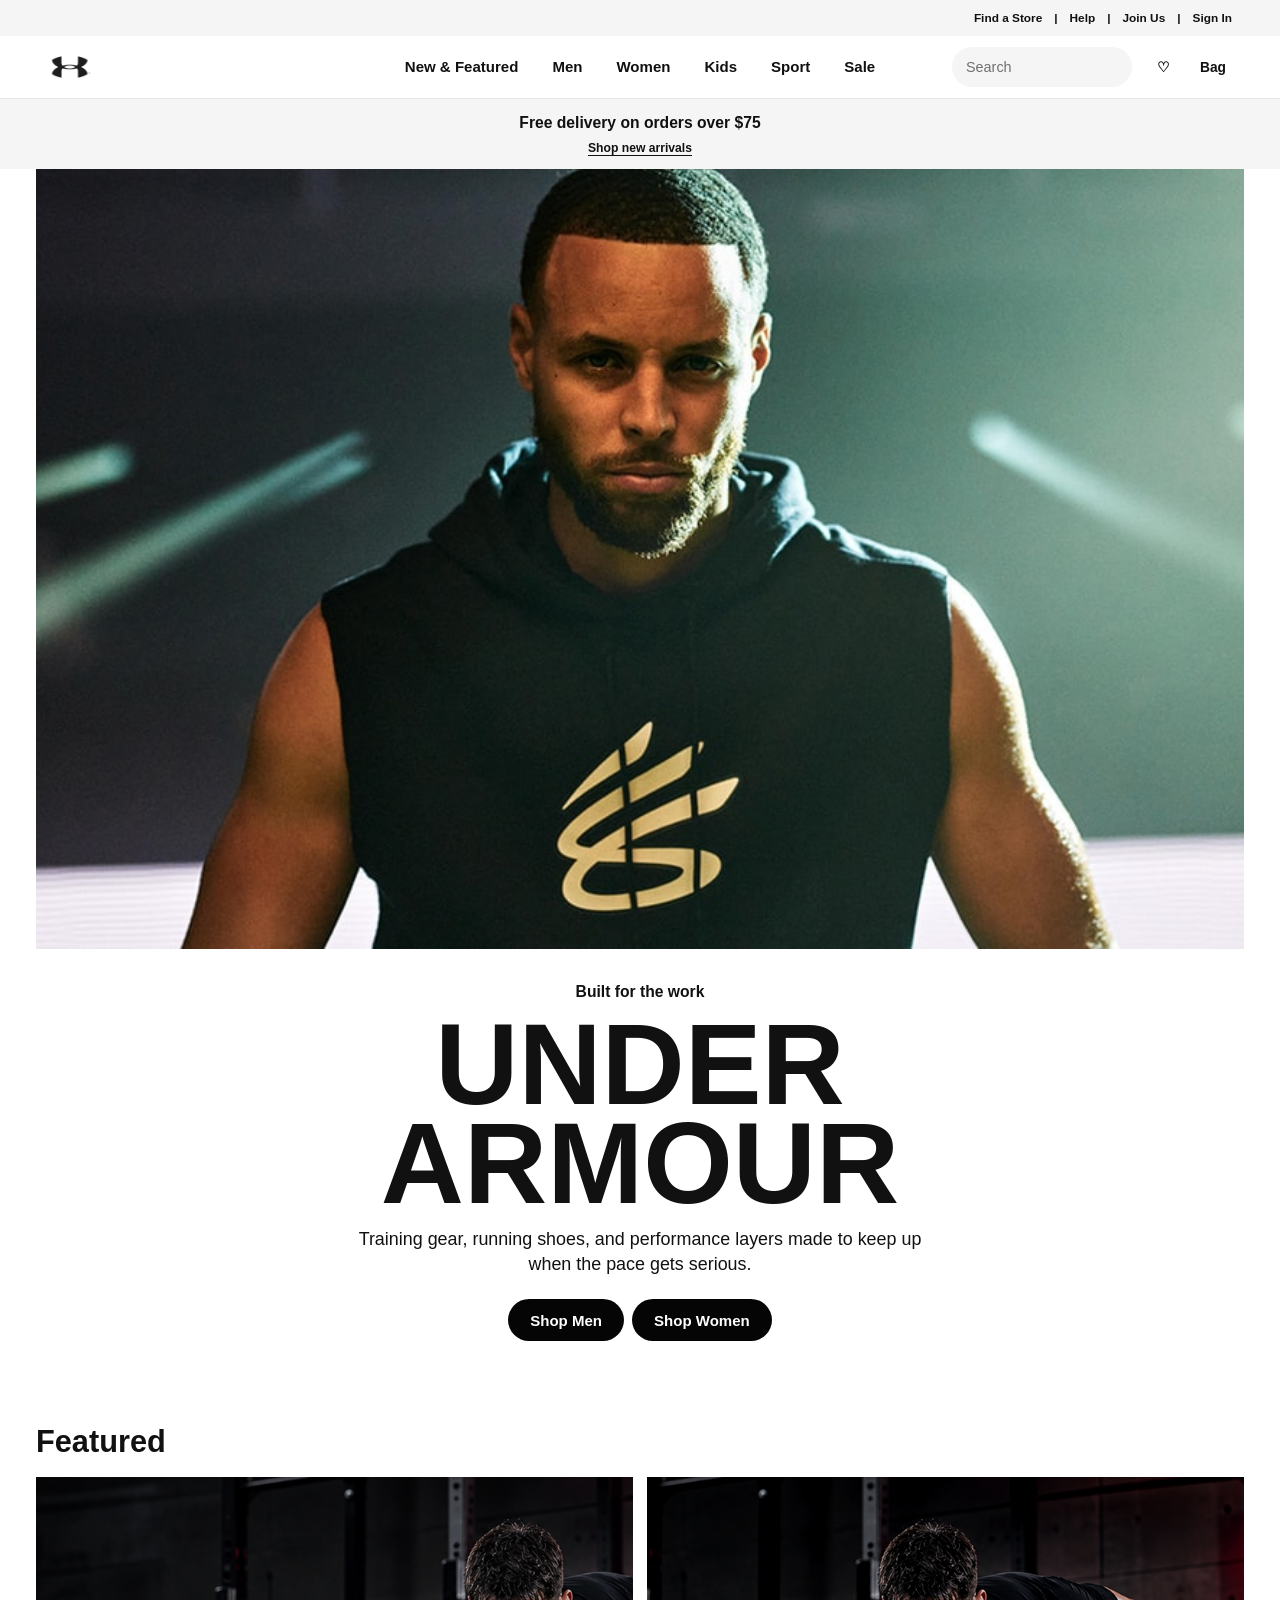
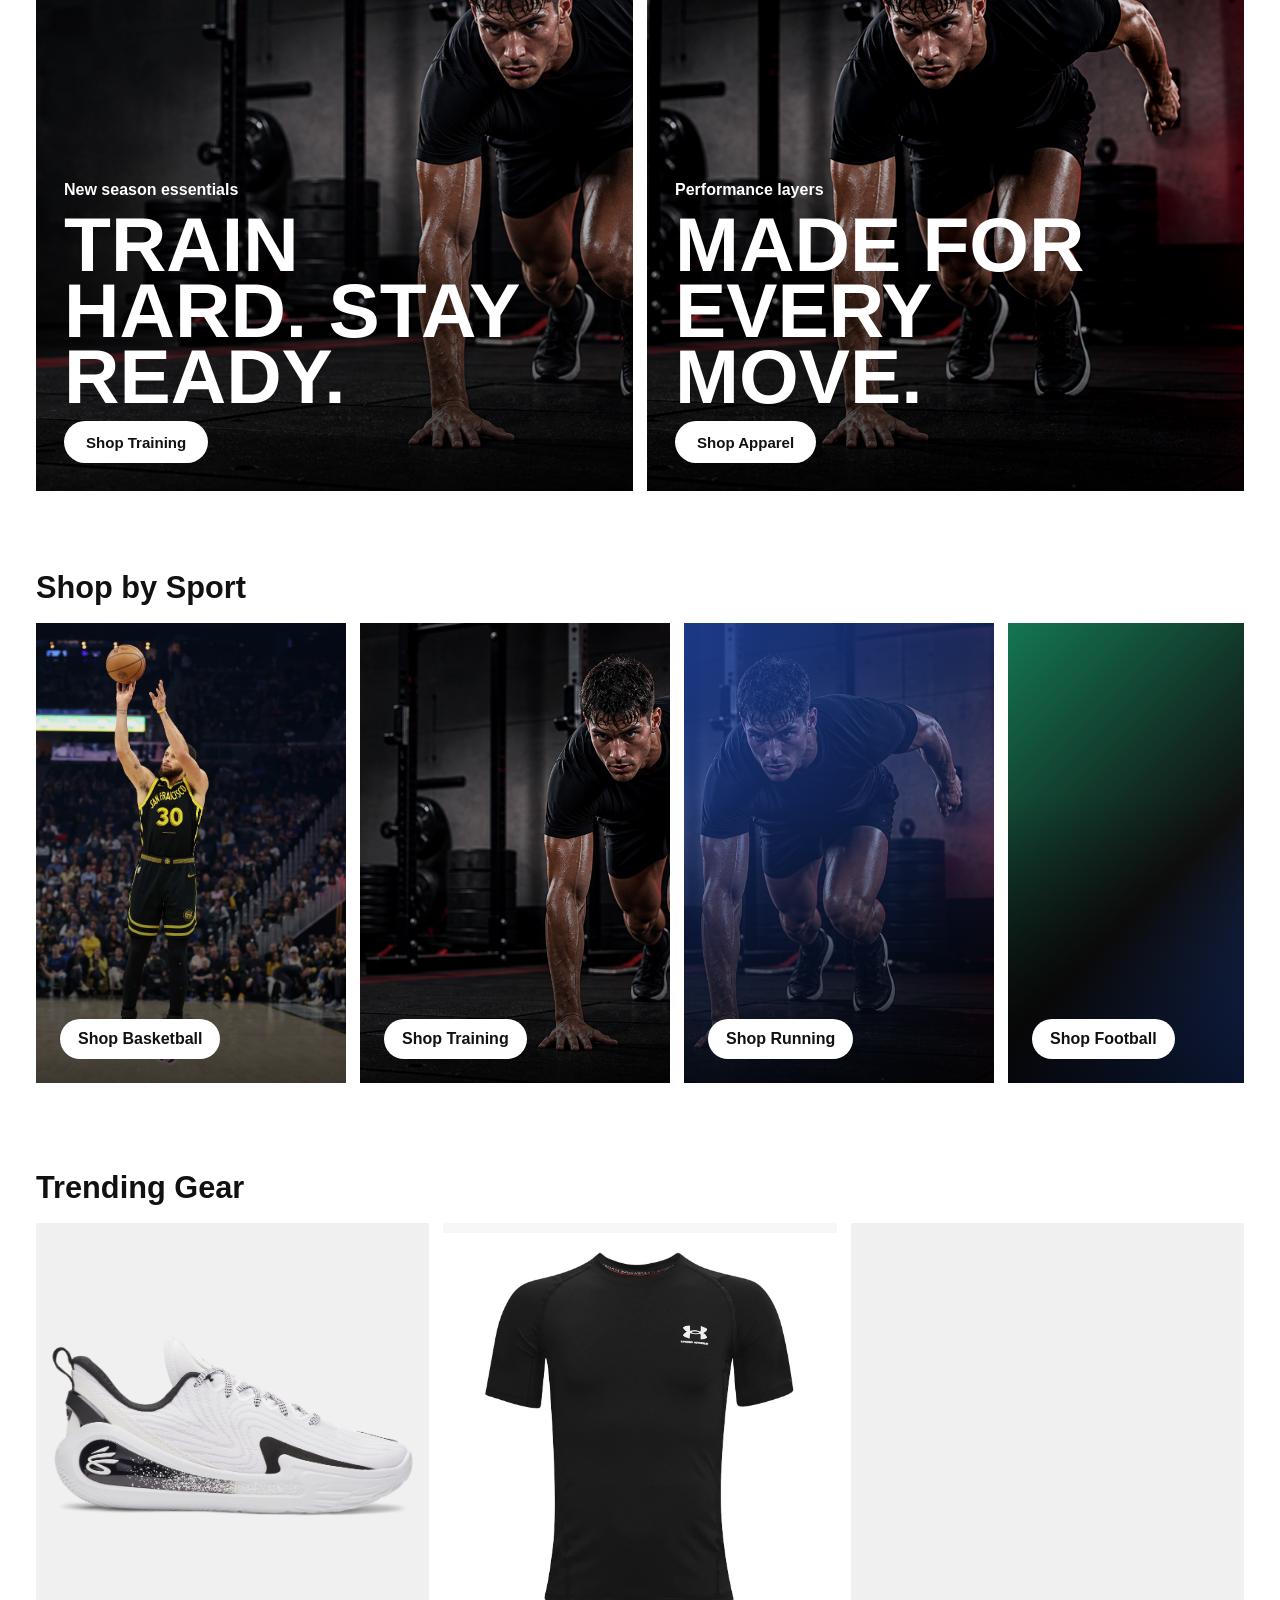
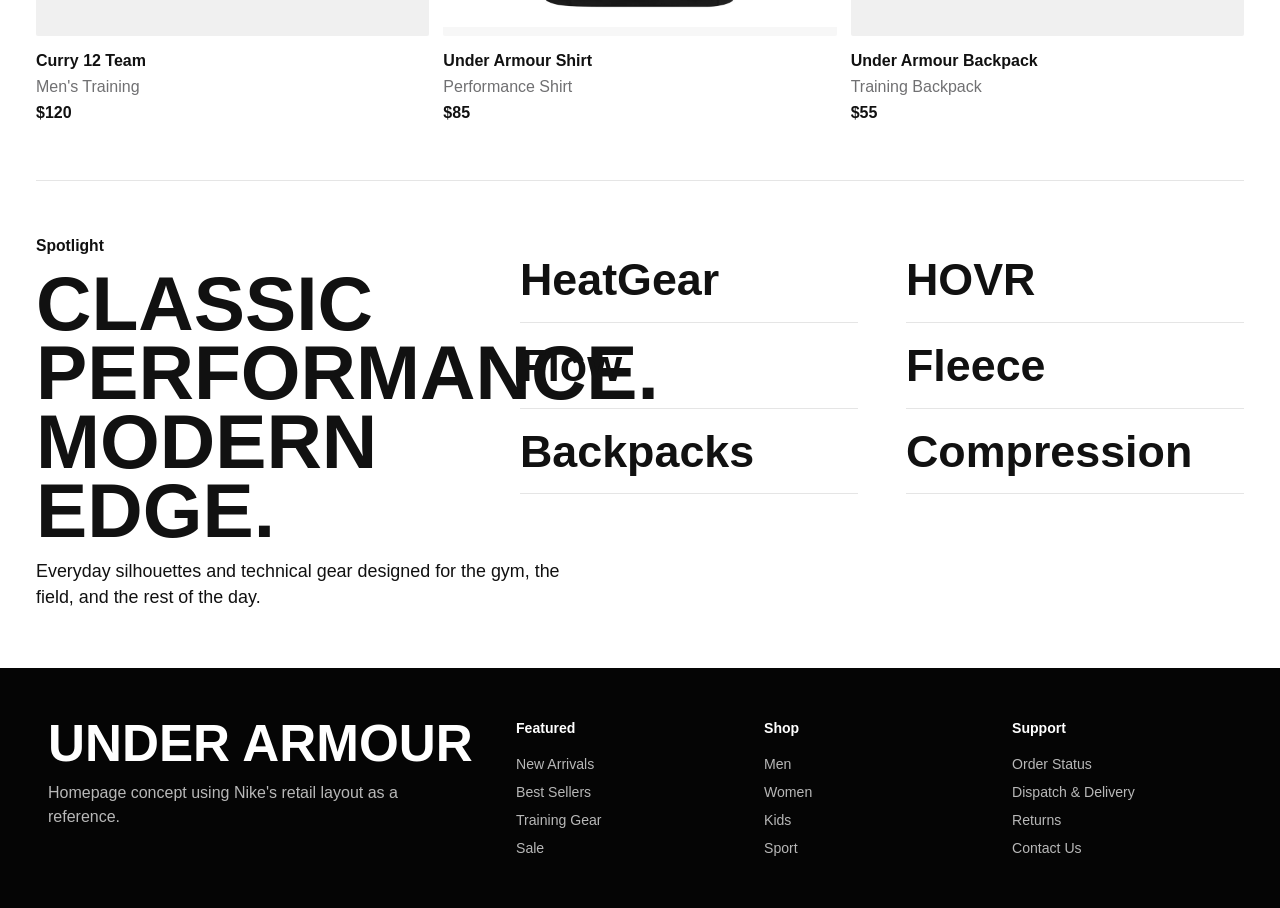
==== commit ca3ec9b8: "Update backpack image" ====
--- a/index.html
+++ b/index.html
@@ -136,7 +136,7 @@
             <strong>$85</strong>
           </article>
           <article class="gear-card">
-            <div class="gear-visual visual-tee" aria-hidden="true"></div>
+            <div class="gear-visual visual-backpack" aria-hidden="true"></div>
             <h3>Under Armour Backpack</h3>
             <p>Training Backpack</p>
             <strong>$55</strong>
--- a/styles.css
+++ b/styles.css
@@ -419,15 +419,12 @@
 }
 
 .visual-hoodie {
-  background:
-    radial-gradient(circle at 50% 26%, #efefef 0 7%, transparent 8%),
-    conic-gradient(from 144deg at 50% 42%, #111111, #515151, #111111, #d71920, #111111);
-}
-
-.visual-tee {
-  background:
-    radial-gradient(circle at 50% 22%, #fafafa 0 6%, transparent 7%),
-    linear-gradient(135deg, #111111, #777777 54%, #ffffff);
+  background: url("assets/under-armour-shirt.jpg") center / contain no-repeat #f7f7f7;
+}
+
+.visual-backpack {
+  background: url("https://underarmour.scene7.com/is/image/Underarmour/6005747-418_SLF_SL?rp=standard-0pad%7Cpdp&qlt=85&bgc=f0f0f0&wid=1836&hei=1950&op_usm=1.75%2C0.3%2C2%2C0&scl=0.85&size=1500%2C1500")
+    center / contain no-repeat #f0f0f0;
 }
 
 .gear-card h3,
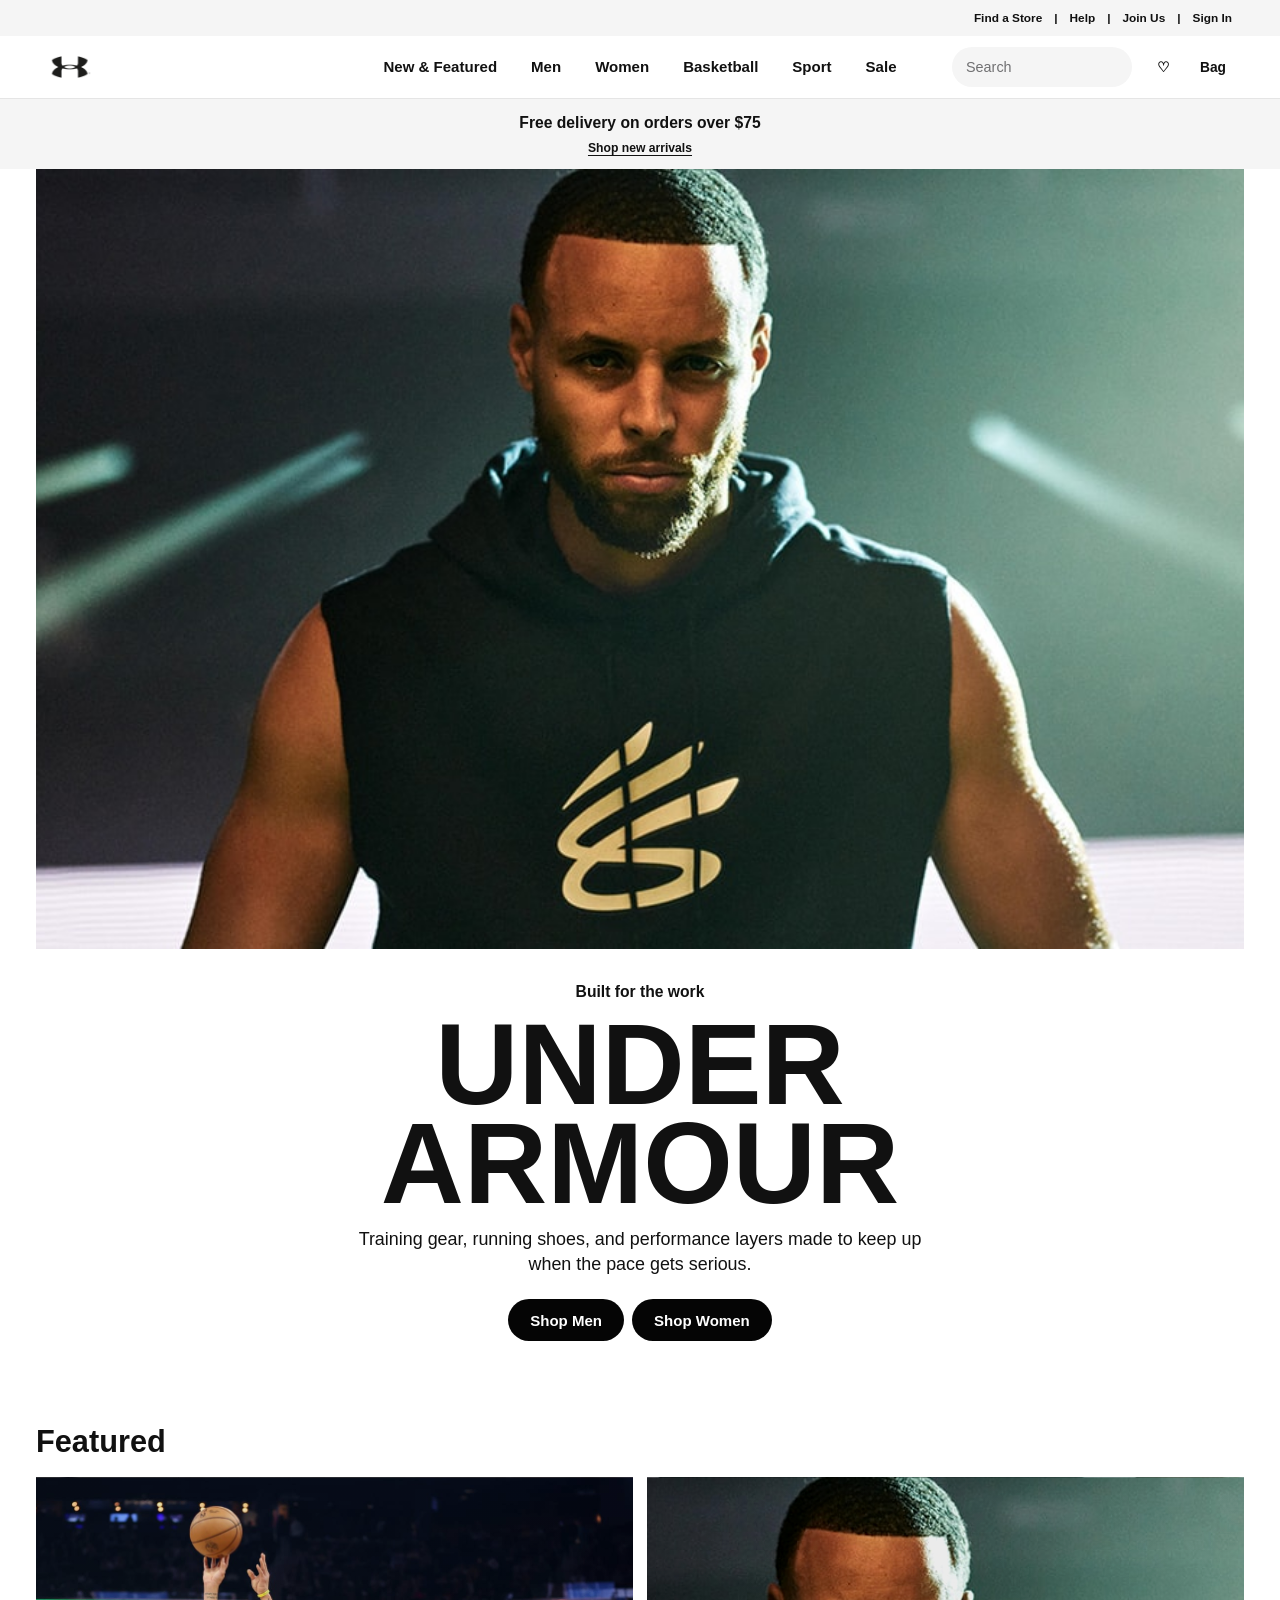
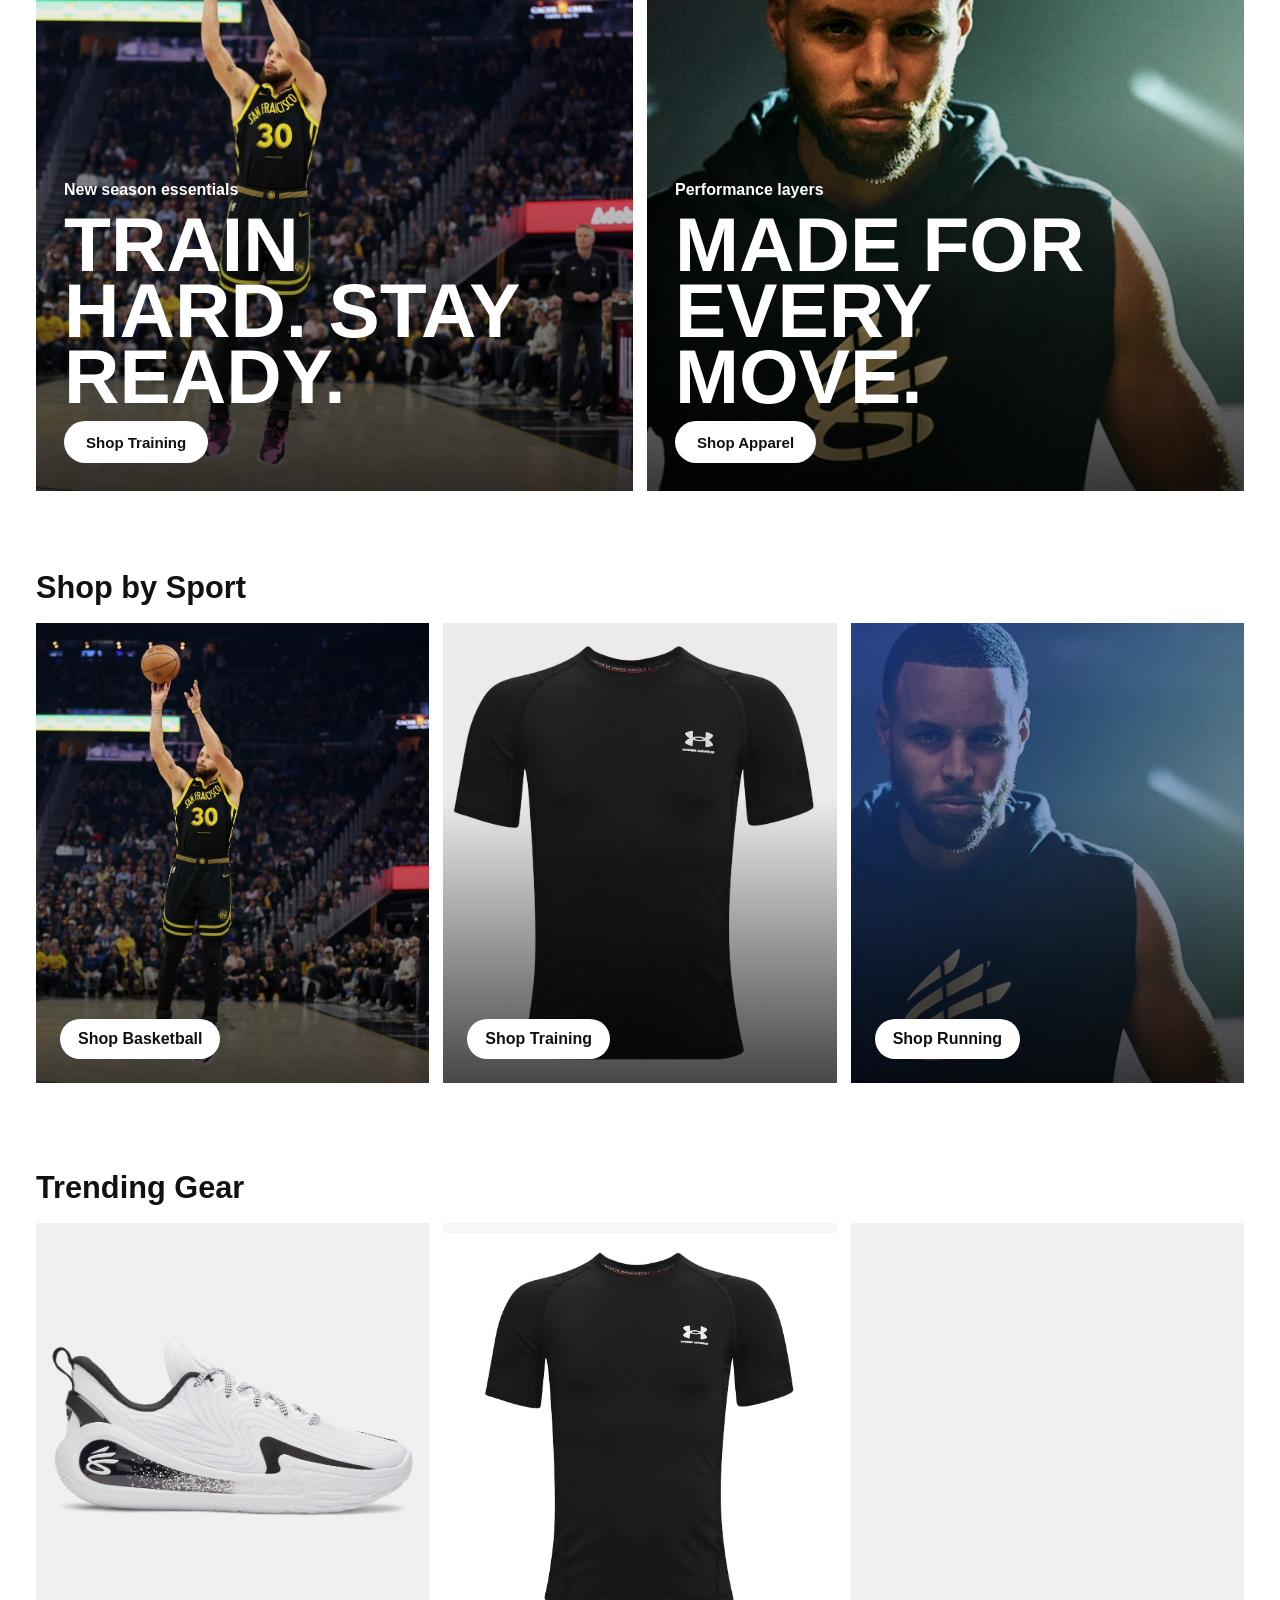
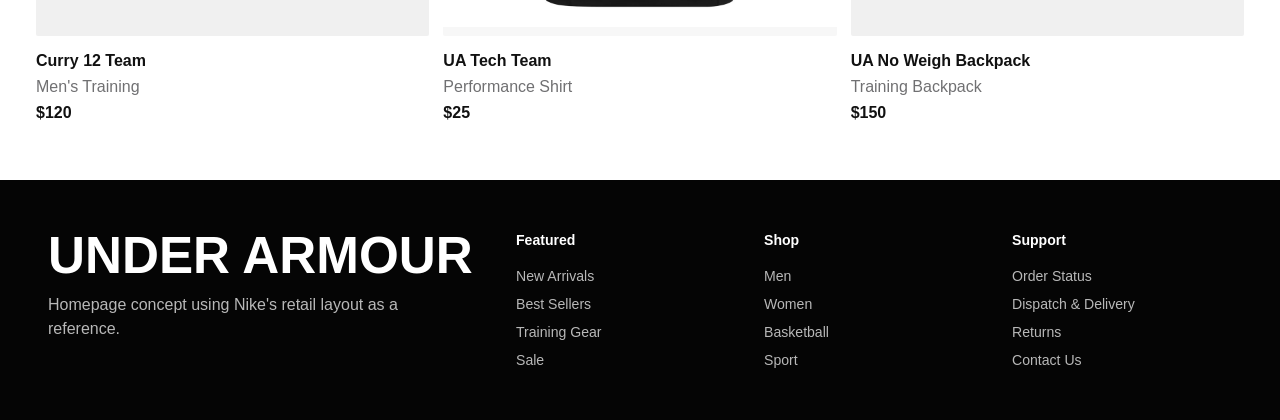
==== commit a5ce001e: "Add Under Armour product pages" ====
--- a/index.html
+++ b/index.html
@@ -9,17 +9,17 @@
   <body>
     <header class="site-header">
       <div class="utility-bar" aria-label="Utility navigation">
-        <a href="#">Find a Store</a>
+        <a href="store.html">Find a Store</a>
         <span aria-hidden="true">|</span>
-        <a href="#">Help</a>
+        <a href="support.html#help">Help</a>
         <span aria-hidden="true">|</span>
-        <a href="#">Join Us</a>
+        <a href="account.html#join">Join Us</a>
         <span aria-hidden="true">|</span>
-        <a href="#">Sign In</a>
+        <a href="account.html#signin">Sign In</a>
       </div>
 
       <div class="main-nav">
-        <a class="brand" href="#" aria-label="Under Armour home">
+        <a class="brand" href="index.html" aria-label="Under Armour home">
           <img
             class="brand-mark"
             src="assets/under-armour-logo.png"
@@ -31,7 +31,7 @@
           <a href="#new">New & Featured</a>
           <a href="#men">Men</a>
           <a href="#women">Women</a>
-          <a href="#kids">Kids</a>
+          <a href="curry-12-team.html">Basketball</a>
           <a href="#sport">Sport</a>
           <a href="#sale">Sale</a>
         </nav>
@@ -41,8 +41,8 @@
             <span aria-hidden="true">Search</span>
             <input type="search" aria-label="Search products" />
           </label>
-          <a class="icon-link" href="#" aria-label="Wishlist">♡</a>
-          <a class="icon-link" href="#" aria-label="Bag">Bag</a>
+          <a class="icon-link" href="bag.html#wishlist" aria-label="Wishlist">&#9825;</a>
+          <a class="icon-link" href="bag.html#bag" aria-label="Bag">Bag</a>
         </div>
       </div>
     </header>
@@ -54,7 +54,21 @@
       </section>
 
       <section class="hero" id="new" aria-labelledby="page-title">
-        <div class="hero-image" aria-hidden="true"></div>
+        <div class="hero-image" aria-hidden="true">
+          <video
+            class="hero-video"
+            autoplay
+            muted
+            loop
+            playsinline
+            poster="assets/steph-curry-under-armour.jpg"
+          >
+            <source
+              src="https://underarmour.scene7.com/is/content/Underarmour/FW22_CURRY_Anthem_Attract_StoryLead_16x9_Org_30"
+              type="video/mp4"
+            />
+          </video>
+        </div>
       </section>
 
       <section class="campaign-copy" aria-labelledby="page-title">
@@ -81,7 +95,7 @@
             <div class="feature-content">
               <p>New season essentials</p>
               <h3>Train hard. Stay ready.</h3>
-              <a class="button button-light" href="#gear">Shop Training</a>
+              <a class="button button-light" href="curry-12-team.html">Shop Training</a>
             </div>
           </article>
 
@@ -90,7 +104,7 @@
             <div class="feature-content">
               <p>Performance layers</p>
               <h3>Made for every move.</h3>
-              <a class="button button-light" href="#gear">Shop Apparel</a>
+              <a class="button button-light" href="ua-tech-team.html">Shop Apparel</a>
             </div>
           </article>
         </div>
@@ -111,9 +125,6 @@
           <a class="sport-card sport-running" href="#gear">
             <span>Shop Running</span>
           </a>
-          <a class="sport-card sport-football" href="#gear">
-            <span>Shop Football</span>
-          </a>
         </div>
       </section>
 
@@ -124,44 +135,44 @@
 
         <div class="gear-grid">
           <article class="gear-card">
-            <div class="gear-visual visual-shoe" aria-hidden="true"></div>
-            <h3>Curry 12 Team</h3>
-            <p>Men's Training</p>
-            <strong>$120</strong>
+            <a
+              class="gear-card-link"
+              href="curry-12-team.html"
+              aria-label="Open Curry 12 Team product page"
+            >
+              <div class="gear-visual visual-shoe" aria-hidden="true"></div>
+              <h3>Curry 12 Team</h3>
+              <p>Men's Training</p>
+              <strong>$120</strong>
+            </a>
           </article>
           <article class="gear-card">
-            <div class="gear-visual visual-hoodie" aria-hidden="true"></div>
-            <h3>Under Armour Shirt</h3>
-            <p>Performance Shirt</p>
-            <strong>$85</strong>
+            <a
+              class="gear-card-link"
+              href="ua-tech-team.html"
+              aria-label="Open UA Tech Team product page"
+            >
+              <div class="gear-visual visual-hoodie" aria-hidden="true"></div>
+              <h3>UA Tech Team</h3>
+              <p>Performance Shirt</p>
+              <strong>$25</strong>
+            </a>
           </article>
           <article class="gear-card">
-            <div class="gear-visual visual-backpack" aria-hidden="true"></div>
-            <h3>Under Armour Backpack</h3>
-            <p>Training Backpack</p>
-            <strong>$55</strong>
-          </article>
-        </div>
-      </section>
-
-      <section class="spotlight-section" id="kids" aria-labelledby="spotlight-title">
-        <div class="spotlight-copy">
-          <p class="kicker">Spotlight</p>
-          <h2 id="spotlight-title">Classic performance. Modern edge.</h2>
-          <p>
-            Everyday silhouettes and technical gear designed for the gym, the
-            field, and the rest of the day.
-          </p>
-        </div>
-        <div class="spotlight-links">
-          <a href="#gear">HeatGear</a>
-          <a href="#gear">HOVR</a>
-          <a href="#gear">Flow</a>
-          <a href="#gear">Fleece</a>
-          <a href="#gear">Backpacks</a>
-          <a href="#gear">Compression</a>
-        </div>
-      </section>
+            <a
+              class="gear-card-link"
+              href="ua-no-weigh-backpack.html"
+              aria-label="Open UA No Weigh Backpack product page"
+            >
+              <div class="gear-visual visual-backpack" aria-hidden="true"></div>
+              <h3>UA No Weigh Backpack</h3>
+              <p>Training Backpack</p>
+              <strong>$150</strong>
+            </a>
+          </article>
+        </div>
+      </section>
+
     </main>
 
     <footer class="site-footer" id="sale">
@@ -182,17 +193,18 @@
         <h3>Shop</h3>
         <a href="#men">Men</a>
         <a href="#women">Women</a>
-        <a href="#kids">Kids</a>
+        <a href="curry-12-team.html">Basketball</a>
         <a href="#sport">Sport</a>
       </nav>
 
       <nav aria-label="Footer support links">
         <h3>Support</h3>
-        <a href="#">Order Status</a>
-        <a href="#">Dispatch & Delivery</a>
-        <a href="#">Returns</a>
-        <a href="#">Contact Us</a>
+        <a href="support.html#order-status">Order Status</a>
+        <a href="delivery.html">Dispatch & Delivery</a>
+        <a href="support.html#returns">Returns</a>
+        <a href="support.html#contact">Contact Us</a>
       </nav>
     </footer>
+    <script src="site.js"></script>
   </body>
 </html>
--- a/styles.css
+++ b/styles.css
@@ -26,6 +26,16 @@
   font-family: Arial, Helvetica, sans-serif;
 }
 
+body.product-page {
+  background: #fbfbfb;
+}
+
+body.utility-page {
+  background:
+    radial-gradient(circle at top left, rgba(215, 161, 60, 0.12), transparent 32%),
+    linear-gradient(180deg, #ffffff 0%, #fafafa 100%);
+}
+
 a {
   color: inherit;
   text-decoration: none;
@@ -163,10 +173,19 @@
 }
 
 .hero-image {
+  position: relative;
   min-height: clamp(440px, 63vw, 780px);
-  background-image: url("assets/steph-curry-under-armour.jpg");
-  background-position: center;
-  background-size: cover;
+  overflow: hidden;
+  background: #050505 url("assets/steph-curry-under-armour.jpg") center / cover;
+}
+
+.hero-video {
+  display: block;
+  width: 100%;
+  height: 100%;
+  min-height: inherit;
+  object-fit: cover;
+  object-position: center top;
 }
 
 .campaign-copy {
@@ -193,8 +212,7 @@
   text-transform: uppercase;
 }
 
-.campaign-copy p:not(.kicker),
-.spotlight-copy p:not(.kicker) {
+.campaign-copy p:not(.kicker) {
   max-width: 610px;
   margin: 0;
   color: var(--ink);
@@ -246,8 +264,7 @@
 
 .feature-section,
 .sport-section,
-.gear-section,
-.spotlight-section {
+.gear-section {
   width: min(100% - 72px, 1780px);
   margin: 0 auto;
   padding: 22px 0 58px;
@@ -292,12 +309,14 @@
 }
 
 .media-training {
-  background-position: 55% center;
+  background-image: url("assets/stephen-curry-teamusa-basketball.jpg");
+  background-position: 58% center;
 }
 
 .media-running {
-  background-position: 76% center;
-  filter: saturate(0.9) contrast(1.08);
+  background-image: url("assets/steph-curry-under-armour.jpg");
+  background-position: 62% center;
+  filter: saturate(0.95) contrast(1.06);
 }
 
 .feature-card::after {
@@ -376,15 +395,15 @@
 }
 
 .sport-training {
-  background-image: url("assets/hero-training.png");
+  background-image: url("assets/under-armour-shirt.jpg");
   background-position: 58% center;
 }
 
 .sport-running {
   background-image:
-    linear-gradient(135deg, rgba(38, 84, 201, 0.72), rgba(5, 5, 5, 0.2)),
-    url("assets/hero-training.png");
-  background-position: 78% center;
+    linear-gradient(135deg, rgba(38, 84, 201, 0.62), rgba(5, 5, 5, 0.18)),
+    url("assets/steph-curry-under-armour.jpg");
+  background-position: 68% center;
 }
 
 .sport-basketball {
@@ -392,11 +411,6 @@
   background-position: 42% center;
 }
 
-.sport-football {
-  background:
-    linear-gradient(135deg, var(--green), #111111 54%, var(--blue));
-}
-
 .gear-grid {
   display: grid;
   grid-template-columns: repeat(3, minmax(0, 1fr));
@@ -406,6 +420,25 @@
 .gear-card {
   display: grid;
   gap: 8px;
+}
+
+.gear-card-link {
+  display: grid;
+  gap: 8px;
+  color: inherit;
+}
+
+.gear-card-link .gear-visual {
+  transition: transform 160ms ease, box-shadow 160ms ease;
+}
+
+.gear-card-link:hover .gear-visual {
+  transform: translateY(-2px);
+  box-shadow: 0 10px 30px rgba(0, 0, 0, 0.08);
+}
+
+.gear-card-link:hover h3 {
+  color: var(--red);
 }
 
 .gear-visual {
@@ -440,47 +473,6 @@
 
 .gear-card p {
   color: var(--muted);
-}
-
-.spotlight-section {
-  display: grid;
-  grid-template-columns: minmax(260px, 0.72fr) minmax(0, 1.28fr);
-  gap: clamp(28px, 6vw, 86px);
-  padding-top: 56px;
-  border-top: 1px solid var(--line);
-}
-
-.spotlight-copy {
-  display: grid;
-  align-content: start;
-  gap: 14px;
-}
-
-.spotlight-copy h2 {
-  max-width: 560px;
-  margin: 0;
-  font-size: clamp(2.3rem, 6vw, 5.8rem);
-  line-height: 0.9;
-  text-transform: uppercase;
-}
-
-.spotlight-links {
-  display: grid;
-  grid-template-columns: repeat(2, minmax(0, 1fr));
-  gap: 0 48px;
-  align-content: start;
-}
-
-.spotlight-links a {
-  padding: 20px 0;
-  border-bottom: 1px solid var(--line);
-  font-size: clamp(1.5rem, 3.5vw, 3.6rem);
-  font-weight: 900;
-  line-height: 1;
-}
-
-.spotlight-links a:hover {
-  color: var(--red);
 }
 
 .site-footer {
@@ -529,6 +521,502 @@
 
 .site-footer a:hover {
   color: var(--white);
+}
+
+.product-hero {
+  width: min(100% - 72px, 1780px);
+  margin: 0 auto;
+  padding: 28px 0 64px;
+}
+
+.breadcrumbs {
+  display: flex;
+  flex-wrap: wrap;
+  gap: 10px;
+  margin-bottom: 20px;
+  color: var(--muted);
+  font-size: 0.82rem;
+  font-weight: 700;
+  text-transform: uppercase;
+  letter-spacing: 0.04em;
+}
+
+.breadcrumbs a:hover {
+  color: var(--ink);
+}
+
+.product-layout {
+  display: grid;
+  grid-template-columns: minmax(0, 1.1fr) minmax(360px, 0.9fr);
+  gap: clamp(24px, 5vw, 72px);
+  align-items: start;
+}
+
+.product-gallery {
+  display: grid;
+  gap: 14px;
+}
+
+.product-image-card {
+  display: grid;
+  place-items: center;
+  min-height: clamp(560px, 64vw, 860px);
+  margin: 0;
+  padding: clamp(22px, 4vw, 48px);
+  background: linear-gradient(180deg, #ffffff, #f3f3f3);
+  border: 1px solid var(--line);
+}
+
+.product-image-card img {
+  width: min(100%, 860px);
+  height: auto;
+  object-fit: contain;
+  filter: drop-shadow(0 20px 36px rgba(0, 0, 0, 0.14));
+}
+
+.product-thumbs {
+  display: flex;
+  flex-wrap: wrap;
+  gap: 10px;
+}
+
+.thumb {
+  display: inline-flex;
+  align-items: center;
+  gap: 8px;
+  min-height: 42px;
+  padding: 0 14px;
+  border: 1px solid var(--line);
+  border-radius: 999px;
+  background: var(--white);
+  font: inherit;
+  color: var(--ink);
+  cursor: pointer;
+}
+
+.thumb.active {
+  border-color: var(--black);
+  box-shadow: inset 0 0 0 1px var(--black);
+}
+
+.swatch {
+  width: 14px;
+  height: 14px;
+  border-radius: 50%;
+  border: 1px solid rgba(0, 0, 0, 0.14);
+}
+
+.swatch-white {
+  background: #f5f5f5;
+}
+
+.swatch-black {
+  background: #101010;
+}
+
+.swatch-gray {
+  background: #8f9499;
+}
+
+.swatch-castlerock {
+  background: #63666a;
+}
+
+.swatch-green {
+  background: #2f7d32;
+}
+
+.swatch-royal {
+  background: #1f4fd7;
+}
+
+.swatch-navy {
+  background: #182a5a;
+}
+
+.swatch-blue {
+  background: #55a8df;
+}
+
+.swatch-purple {
+  background: #6f2dbd;
+}
+
+.swatch-red {
+  background: #bc2b2b;
+}
+
+.swatch-orange {
+  background: #d8681d;
+}
+
+.product-summary {
+  display: grid;
+  gap: 18px;
+  align-content: start;
+  padding: clamp(8px, 1vw, 16px) 0;
+}
+
+.product-kicker {
+  margin: 0;
+  color: var(--muted);
+  font-size: 0.8rem;
+  font-weight: 800;
+  letter-spacing: 0.08em;
+  text-transform: uppercase;
+}
+
+.product-summary h1 {
+  margin: 0;
+  font-size: clamp(2.6rem, 6vw, 5.8rem);
+  line-height: 0.9;
+  text-transform: uppercase;
+}
+
+.price-row {
+  display: flex;
+  flex-wrap: wrap;
+  align-items: baseline;
+  gap: 12px;
+}
+
+.price-sale {
+  font-size: clamp(1.5rem, 3vw, 2.4rem);
+  font-weight: 900;
+}
+
+.price-original {
+  color: var(--muted);
+  text-decoration: line-through;
+  font-weight: 700;
+}
+
+.save-pill {
+  width: fit-content;
+  margin: 0;
+  padding: 8px 12px;
+  border-radius: 999px;
+  background: #f3ecec;
+  color: var(--red);
+  font-size: 0.88rem;
+  font-weight: 800;
+}
+
+.product-subtitle {
+  margin: 0;
+  font-size: 1.02rem;
+  font-weight: 800;
+}
+
+.product-copy {
+  margin: 0;
+  color: var(--ink);
+  font-size: 1.05rem;
+  line-height: 1.55;
+}
+
+.product-panel {
+  display: grid;
+  gap: 12px;
+  padding: 18px;
+  background: var(--white);
+  border: 1px solid var(--line);
+}
+
+.panel-label {
+  margin: 0;
+  color: var(--muted);
+  font-size: 0.8rem;
+  font-weight: 800;
+  letter-spacing: 0.08em;
+  text-transform: uppercase;
+}
+
+.swatch-row,
+.size-grid {
+  display: flex;
+  flex-wrap: wrap;
+  gap: 10px;
+}
+
+.chip,
+.size-chip {
+  display: inline-flex;
+  align-items: center;
+  justify-content: center;
+  min-height: 42px;
+  padding: 0 14px;
+  border: 1px solid var(--line);
+  border-radius: 999px;
+  background: var(--white);
+  font-size: 0.92rem;
+  font-weight: 700;
+  cursor: pointer;
+}
+
+.chip.active,
+.size-chip.active {
+  border-color: var(--black);
+  box-shadow: inset 0 0 0 1px var(--black);
+}
+
+.size-grid {
+  display: grid;
+  grid-template-columns: repeat(4, minmax(0, 1fr));
+}
+
+.size-chip {
+  width: 100%;
+}
+
+.product-actions {
+  display: flex;
+  flex-wrap: wrap;
+  gap: 10px;
+}
+
+.product-actions .button {
+  flex: 1 1 180px;
+}
+
+.detail-grid {
+  width: min(100% - 72px, 1780px);
+  margin: 0 auto;
+  padding: 0 0 56px;
+  display: grid;
+  grid-template-columns: repeat(3, minmax(0, 1fr));
+  gap: 14px;
+}
+
+.detail-card {
+  padding: 24px;
+  background: var(--white);
+  border: 1px solid var(--line);
+}
+
+.detail-card h2 {
+  margin: 0 0 14px;
+  font-size: 1.15rem;
+  text-transform: uppercase;
+}
+
+.detail-card ul {
+  margin: 0;
+  padding-left: 18px;
+  color: var(--ink);
+  line-height: 1.55;
+}
+
+.review-summary {
+  display: grid;
+  gap: 12px;
+  align-content: start;
+}
+
+.review-score {
+  font-size: clamp(2.4rem, 5vw, 4.2rem);
+  font-weight: 900;
+  line-height: 0.9;
+}
+
+.review-meta {
+  color: var(--muted);
+  font-size: 0.92rem;
+  font-weight: 700;
+}
+
+.utility-page-main {
+  width: min(100% - 72px, 1780px);
+  margin: 0 auto;
+  padding: 32px 0 64px;
+}
+
+.utility-hero {
+  display: grid;
+  grid-template-columns: minmax(0, 1.05fr) minmax(320px, 0.95fr);
+  gap: clamp(24px, 5vw, 64px);
+  align-items: start;
+  margin-bottom: 24px;
+}
+
+.utility-copy {
+  display: grid;
+  gap: 14px;
+  align-content: start;
+}
+
+.utility-copy h1 {
+  margin: 0;
+  font-size: clamp(2.8rem, 7vw, 6rem);
+  line-height: 0.92;
+  text-transform: uppercase;
+}
+
+.utility-copy p {
+  margin: 0;
+  max-width: 54ch;
+  color: var(--ink);
+  font-size: 1.08rem;
+  line-height: 1.55;
+}
+
+.utility-panel {
+  display: grid;
+  gap: 14px;
+  padding: 24px;
+  background: var(--white);
+  border: 1px solid var(--line);
+}
+
+.utility-panel h2 {
+  margin: 0;
+  font-size: 1.2rem;
+  text-transform: uppercase;
+}
+
+.utility-panel p {
+  margin: 0;
+  color: var(--ink);
+  line-height: 1.55;
+}
+
+.utility-section-grid {
+  display: grid;
+  grid-template-columns: repeat(2, minmax(0, 1fr));
+  gap: 14px;
+}
+
+.bag-list-card {
+  display: grid;
+  gap: 18px;
+  margin: 14px 0 14px;
+}
+
+.bag-list-header {
+  display: flex;
+  flex-wrap: wrap;
+  justify-content: space-between;
+  gap: 14px;
+  align-items: center;
+}
+
+.bag-list-header h2,
+.bag-list-header p {
+  margin: 0;
+}
+
+.bag-empty {
+  display: grid;
+  gap: 12px;
+  justify-items: start;
+  padding: 18px;
+  border: 1px dashed var(--line);
+  background: #fcfcfc;
+}
+
+.bag-items {
+  display: grid;
+  gap: 12px;
+}
+
+.bag-item {
+  display: grid;
+  grid-template-columns: 96px minmax(0, 1fr) auto;
+  gap: 16px;
+  align-items: center;
+  padding: 16px;
+  border: 1px solid var(--line);
+  background: var(--white);
+}
+
+.bag-item img {
+  width: 96px;
+  height: 96px;
+  object-fit: contain;
+  background: #f4f4f4;
+}
+
+.bag-item h3,
+.bag-item p {
+  margin: 0;
+}
+
+.bag-item-meta {
+  display: grid;
+  gap: 6px;
+}
+
+.bag-item-actions {
+  display: grid;
+  justify-items: end;
+  gap: 8px;
+}
+
+.bag-remove {
+  padding: 0;
+  border: 0;
+  background: transparent;
+  color: var(--red);
+  font: inherit;
+  font-weight: 800;
+  cursor: pointer;
+}
+
+.utility-card {
+  display: grid;
+  gap: 12px;
+  padding: 24px;
+  background: var(--white);
+  border: 1px solid var(--line);
+}
+
+.utility-card h2,
+.utility-card h3 {
+  margin: 0;
+  text-transform: uppercase;
+}
+
+.utility-card h2 {
+  font-size: 1.15rem;
+}
+
+.utility-card p,
+.utility-card li {
+  margin: 0;
+  color: var(--ink);
+  line-height: 1.55;
+}
+
+.utility-card ul {
+  margin: 0;
+  padding-left: 18px;
+}
+
+.utility-banner {
+  display: grid;
+  gap: 10px;
+  padding: 18px 20px;
+  background: linear-gradient(135deg, rgba(5, 5, 5, 0.96), rgba(215, 161, 60, 0.35));
+  color: var(--white);
+}
+
+.utility-banner .product-kicker {
+  color: var(--gold);
+}
+
+.utility-banner p {
+  margin: 0;
+  max-width: 54ch;
+}
+
+.utility-actions {
+  display: flex;
+  flex-wrap: wrap;
+  gap: 10px;
+}
+
+.utility-actions .button {
+  flex: 1 1 180px;
 }
 
 @media (max-width: 1040px) {
@@ -550,9 +1038,22 @@
 
   .feature-grid,
   .gear-grid,
-  .spotlight-section,
   .site-footer {
     grid-template-columns: 1fr;
+  }
+
+  .product-layout,
+  .detail-grid {
+    grid-template-columns: 1fr;
+  }
+
+  .utility-hero,
+  .utility-section-grid {
+    grid-template-columns: 1fr;
+  }
+
+  .product-image-card {
+    min-height: 520px;
   }
 }
 
@@ -577,7 +1078,9 @@
   .feature-section,
   .sport-section,
   .gear-section,
-  .spotlight-section {
+  .product-hero,
+  .detail-grid,
+  .utility-page-main {
     width: calc(100% - 28px);
   }
 
@@ -606,12 +1109,36 @@
     grid-auto-columns: minmax(260px, 82vw);
   }
 
-  .spotlight-links {
-    grid-template-columns: 1fr;
-    gap: 0;
-  }
-
   .site-footer {
     padding-inline: 18px;
   }
-}
+
+  .product-image-card {
+    padding: 18px;
+    min-height: 420px;
+  }
+
+  .product-summary h1 {
+    font-size: clamp(2.2rem, 12vw, 4rem);
+  }
+
+  .size-grid {
+    grid-template-columns: repeat(2, minmax(0, 1fr));
+  }
+
+  .product-actions .button {
+    width: 100%;
+  }
+
+  .utility-actions .button {
+    width: 100%;
+  }
+
+  .bag-item {
+    grid-template-columns: 1fr;
+  }
+
+  .bag-item-actions {
+    justify-items: start;
+  }
+}
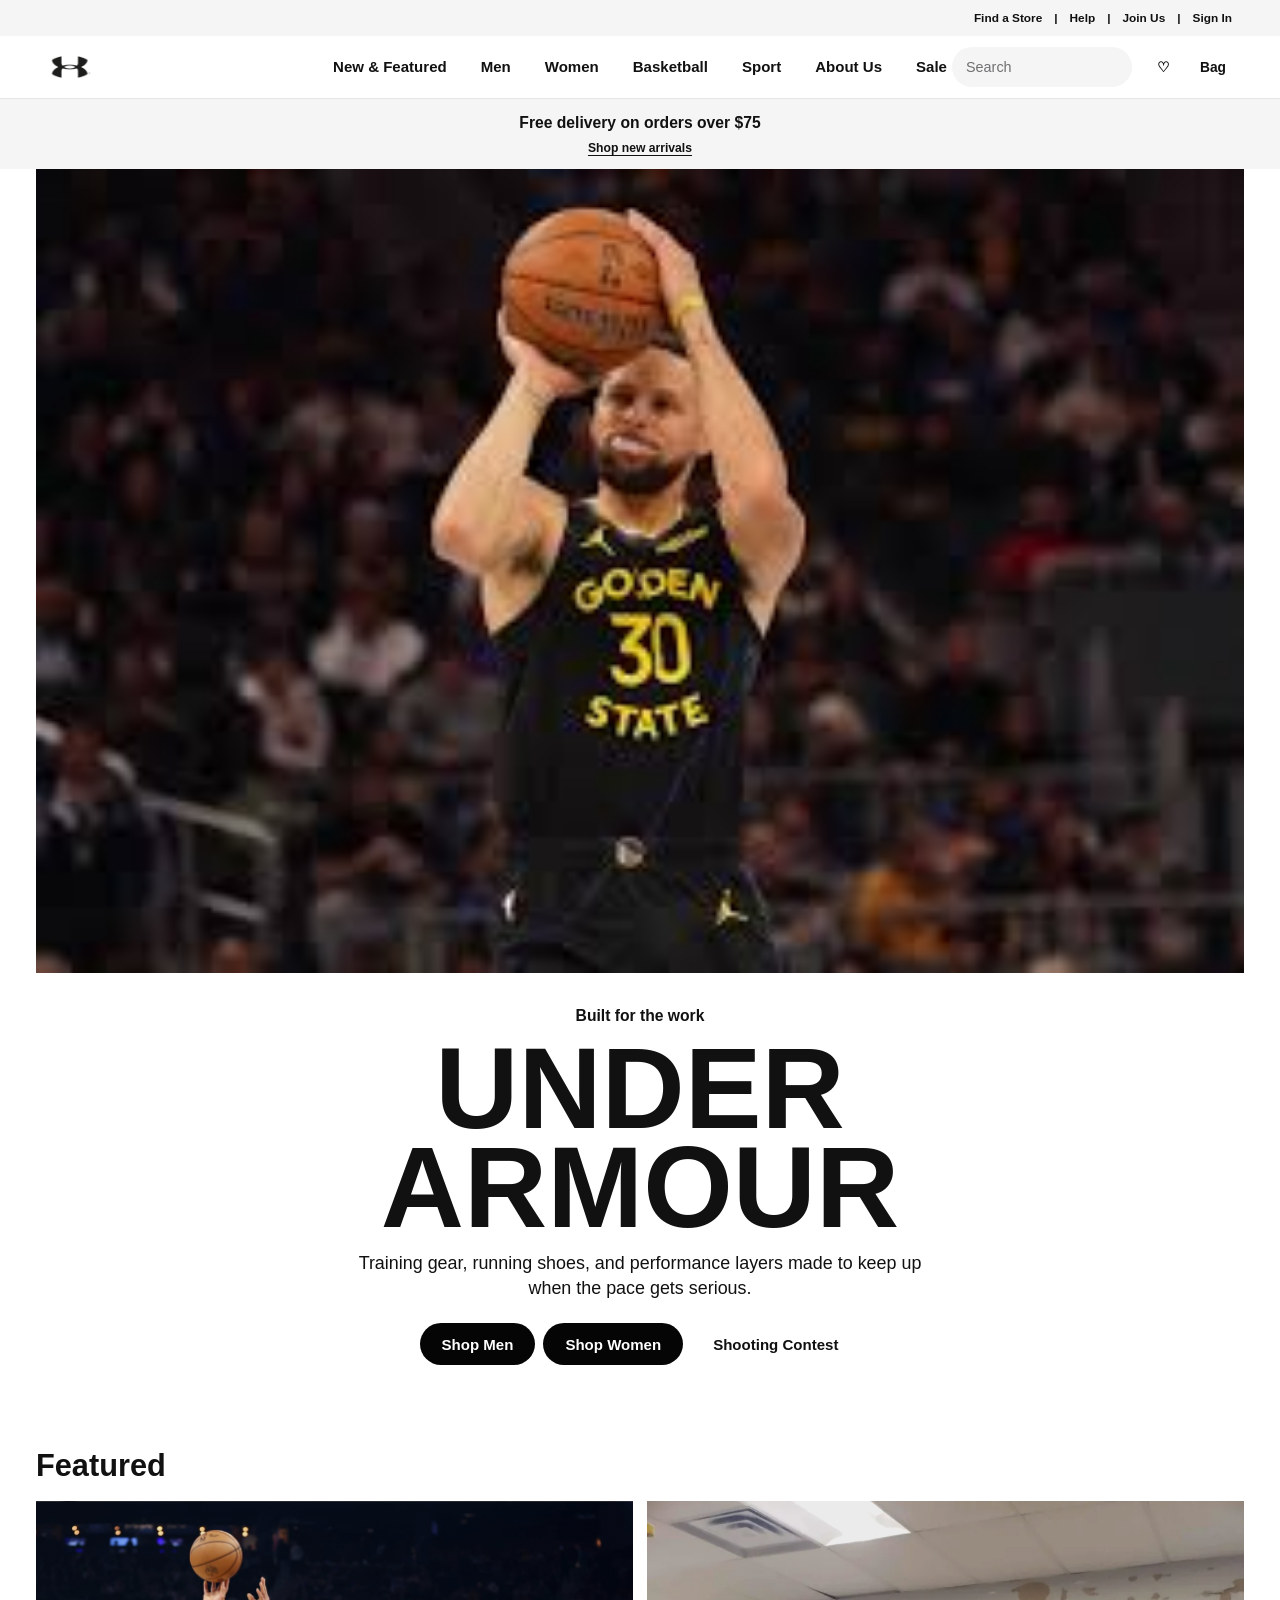
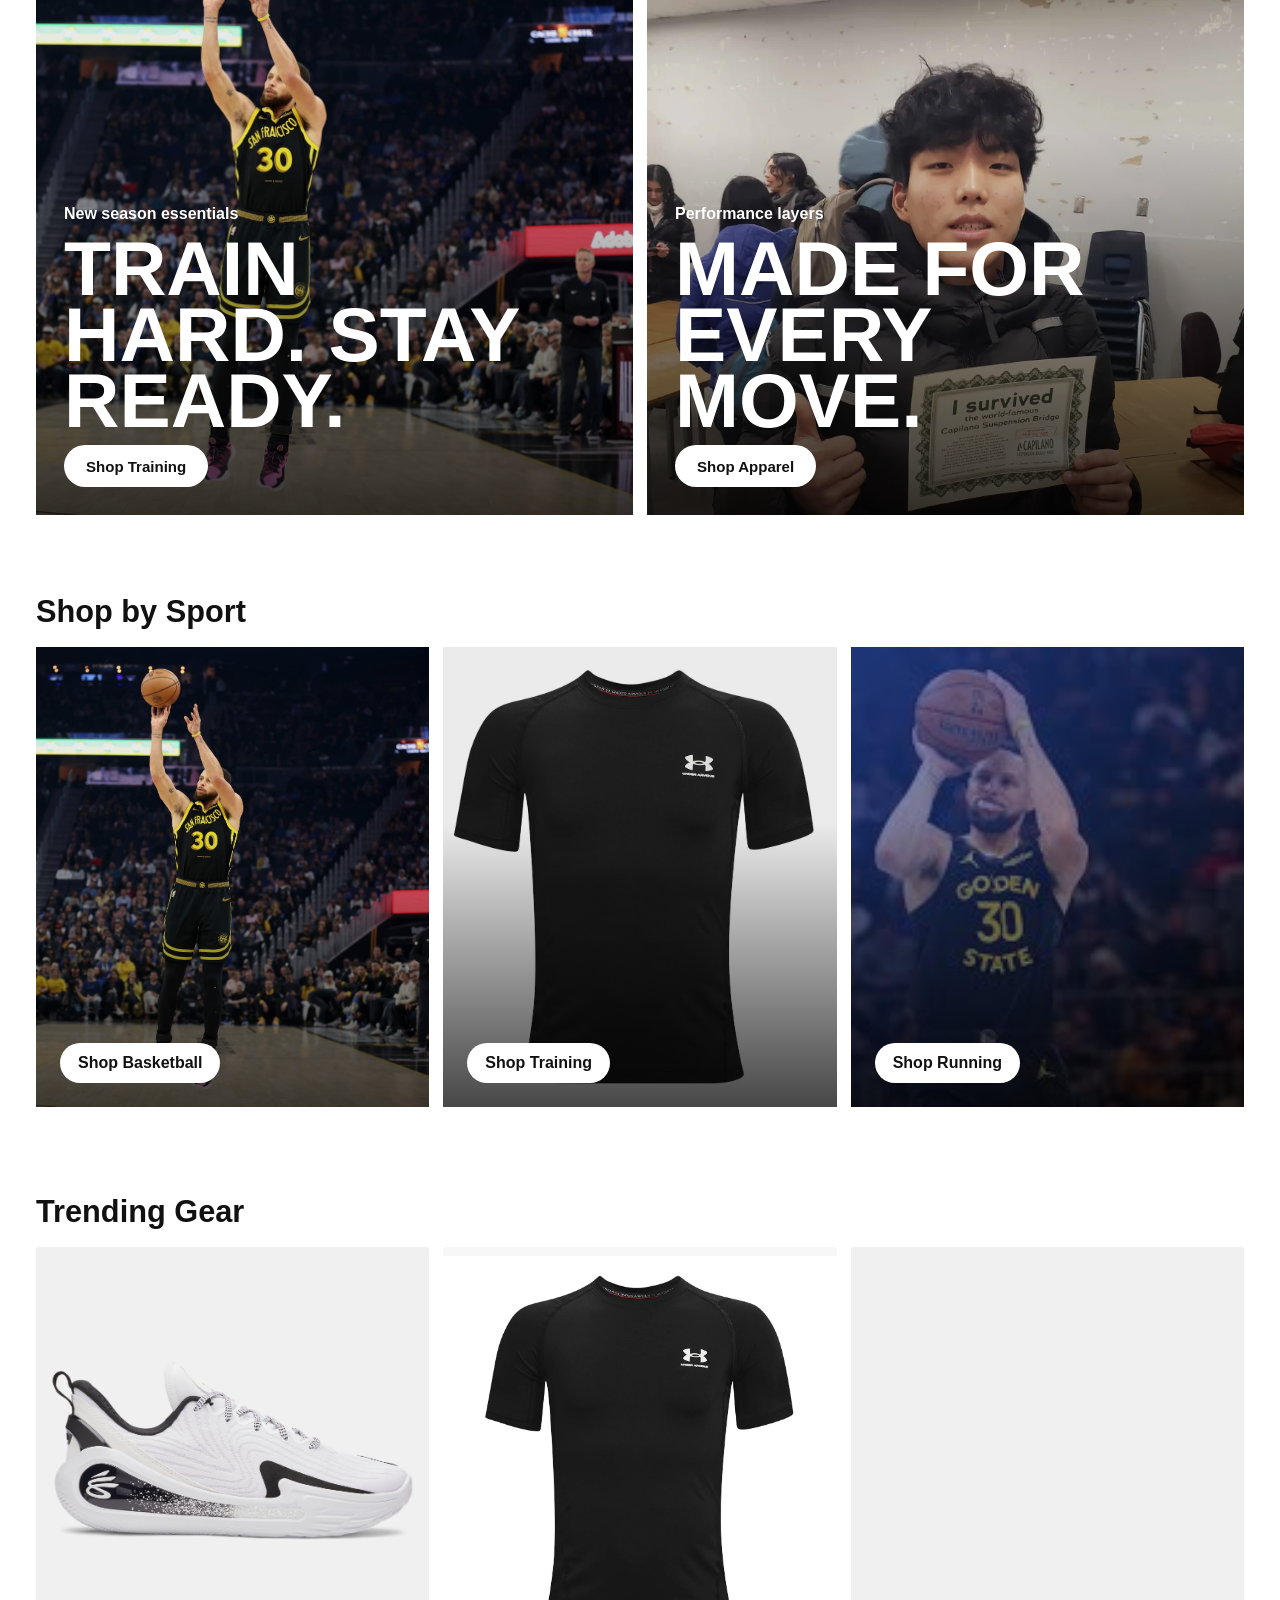
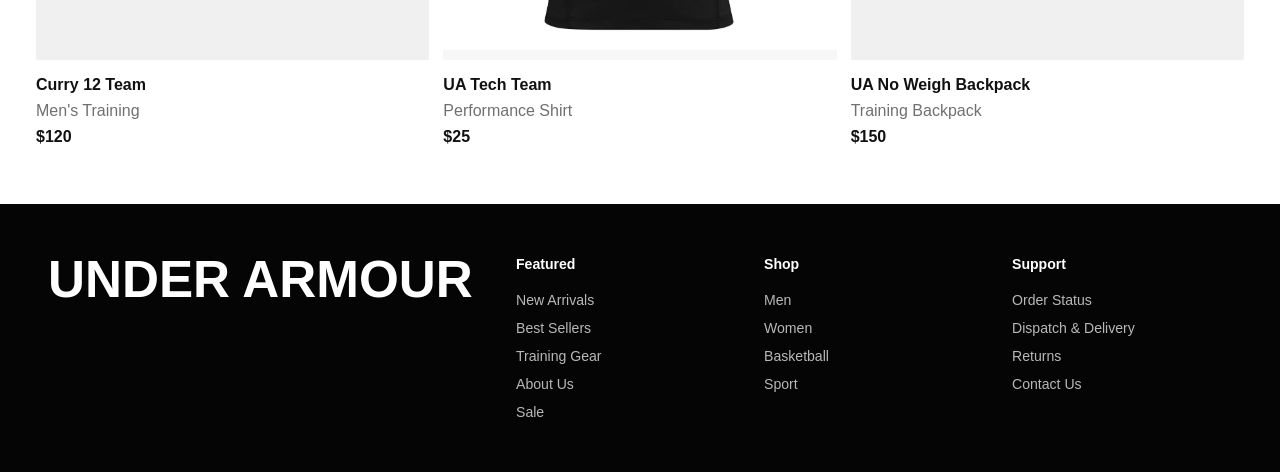
==== commit 401d5ecb: "Add About Us page" ====
--- a/index.html
+++ b/index.html
@@ -33,6 +33,7 @@
           <a href="#women">Women</a>
           <a href="curry-12-team.html">Basketball</a>
           <a href="#sport">Sport</a>
+          <a href="about.html">About Us</a>
           <a href="#sale">Sale</a>
         </nav>
 
@@ -81,6 +82,13 @@
         <div class="button-row">
           <a class="button button-dark" href="#men">Shop Men</a>
           <a class="button button-dark" href="#women">Shop Women</a>
+          <a
+            class="button button-light contest-launch"
+            href="shooting-contest.html"
+            data-contest-transition="shooting-contest.html"
+          >
+            Shooting Contest
+          </a>
         </div>
       </section>
 
@@ -178,7 +186,6 @@
     <footer class="site-footer" id="sale">
       <div>
         <h2>Under Armour</h2>
-        <p>Homepage concept using Nike's retail layout as a reference.</p>
       </div>
 
       <nav aria-label="Footer featured links">
@@ -186,6 +193,7 @@
         <a href="#new">New Arrivals</a>
         <a href="#gear">Best Sellers</a>
         <a href="#sport">Training Gear</a>
+        <a href="about.html">About Us</a>
         <a href="#sale">Sale</a>
       </nav>
 
--- a/styles.css
+++ b/styles.css
@@ -36,6 +36,16 @@
     linear-gradient(180deg, #ffffff 0%, #fafafa 100%);
 }
 
+body.event-page {
+  background:
+    radial-gradient(circle at top right, rgba(217, 23, 32, 0.22), transparent 34%),
+    linear-gradient(180deg, #111111 0%, #050505 100%);
+}
+
+body.event-page.contest-transitioning {
+  background: #050505;
+}
+
 a {
   color: inherit;
   text-decoration: none;
@@ -314,9 +324,9 @@
 }
 
 .media-running {
-  background-image: url("assets/steph-curry-under-armour.jpg");
-  background-position: 62% center;
-  filter: saturate(0.95) contrast(1.06);
+  background-image: url("assets/made-for-every-move.webp");
+  background-position: center top;
+  filter: saturate(0.96) contrast(1.04);
 }
 
 .feature-card::after {
@@ -992,6 +1002,121 @@
   padding-left: 18px;
 }
 
+.about-page-main {
+  display: grid;
+  gap: 24px;
+}
+
+.about-hero {
+  display: grid;
+  grid-template-columns: minmax(0, 1.08fr) minmax(320px, 0.92fr);
+  gap: 14px;
+  align-items: start;
+}
+
+.about-hero-panel {
+  display: grid;
+  gap: 14px;
+  padding: 20px;
+  background: var(--white);
+  border: 1px solid var(--line);
+  min-width: 0;
+}
+
+.about-hero-panel img {
+  width: 100%;
+  aspect-ratio: 4 / 3;
+  object-fit: cover;
+  background: #f4f4f4;
+}
+
+.about-hero-copy {
+  display: grid;
+  gap: 8px;
+  align-content: start;
+}
+
+.about-hero-copy h2 {
+  margin: 0;
+  font-size: clamp(1.6rem, 3.2vw, 2.4rem);
+  line-height: 1.05;
+  text-transform: uppercase;
+}
+
+.about-hero-copy p {
+  margin: 0;
+  line-height: 1.55;
+  color: var(--ink);
+}
+
+.about-section-grid {
+  display: grid;
+  grid-template-columns: repeat(2, minmax(0, 1fr));
+  gap: 14px;
+}
+
+.about-card {
+  display: grid;
+  gap: 12px;
+  padding: 24px;
+  background: var(--white);
+  border: 1px solid var(--line);
+}
+
+.about-card h2 {
+  margin: 0;
+  font-size: clamp(1.5rem, 3vw, 2.2rem);
+  line-height: 1.05;
+  text-transform: uppercase;
+}
+
+.about-card p {
+  margin: 0;
+  line-height: 1.6;
+  color: var(--ink);
+}
+
+.about-card-dark {
+  background: linear-gradient(135deg, rgba(5, 5, 5, 0.96), rgba(215, 161, 60, 0.14));
+  color: var(--white);
+}
+
+.about-card-dark .product-kicker,
+.about-card-dark p {
+  color: rgba(255, 255, 255, 0.92);
+}
+
+.about-stats {
+  display: grid;
+  gap: 14px;
+}
+
+.about-stats-grid {
+  display: grid;
+  grid-template-columns: repeat(4, minmax(0, 1fr));
+  gap: 14px;
+}
+
+.about-stat {
+  display: grid;
+  gap: 8px;
+  padding: 24px;
+  background: var(--white);
+  border: 1px solid var(--line);
+}
+
+.about-stat strong {
+  font-size: clamp(2.4rem, 5vw, 4.6rem);
+  line-height: 0.9;
+  font-weight: 900;
+}
+
+.about-stat span {
+  font-size: 0.98rem;
+  line-height: 1.5;
+  color: var(--ink);
+}
+
 .utility-banner {
   display: grid;
   gap: 10px;
@@ -1017,6 +1142,309 @@
 
 .utility-actions .button {
   flex: 1 1 180px;
+}
+
+.event-page .site-header {
+  background: rgba(5, 5, 5, 0.92);
+  backdrop-filter: blur(10px);
+}
+
+.event-page .utility-bar,
+.event-page .main-nav {
+  background: transparent;
+}
+
+.event-page .main-nav {
+  border-bottom-color: rgba(255, 255, 255, 0.12);
+}
+
+.event-page .nav-links a,
+.event-page .icon-link,
+.event-page .utility-bar,
+.event-page .search-pill,
+.event-page .search-pill span {
+  color: var(--white);
+}
+
+.event-page .search-pill {
+  background: rgba(255, 255, 255, 0.08);
+}
+
+.event-page .search-pill:hover,
+.event-page .icon-link:hover {
+  background: rgba(255, 255, 255, 0.14);
+}
+
+.event-page .nav-links a:hover {
+  border-color: var(--white);
+}
+
+.event-page.contest-transitioning .site-header,
+.event-page.contest-transitioning .event-page-main {
+  opacity: 0;
+  filter: blur(12px);
+  transform: scale(0.985);
+  transition:
+    opacity 650ms ease,
+    filter 650ms ease,
+    transform 650ms ease;
+}
+
+.event-page.contest-transition-ready .site-header,
+.event-page.contest-transition-ready .event-page-main {
+  opacity: 1;
+  filter: blur(0);
+  transform: scale(1);
+}
+
+.contest-transition-overlay {
+  position: fixed;
+  inset: 0;
+  z-index: 9999;
+  overflow: hidden;
+  pointer-events: none;
+  background: #050505;
+}
+
+.contest-transition-backdrop {
+  position: absolute;
+  inset: 0;
+  background:
+    radial-gradient(circle at center 35%, rgba(255, 255, 255, 0.06), transparent 22%),
+    linear-gradient(180deg, rgba(10, 10, 10, 0.98), rgba(0, 0, 0, 0.98));
+}
+
+.contest-transition-sheet {
+  position: absolute;
+  left: 50%;
+  top: 50%;
+  width: min(72vw, 980px);
+  aspect-ratio: 4 / 3;
+  transform: translate(-50%, -50%) scale(0.985);
+  background: #f7f7f7;
+  box-shadow: 0 28px 80px rgba(0, 0, 0, 0.48);
+  overflow: hidden;
+  animation: contest-sheet 5000ms ease-out forwards;
+}
+
+.contest-transition-header {
+  display: flex;
+  justify-content: space-between;
+  padding: 18px 24px 14px;
+  font-size: 0.7rem;
+  font-weight: 800;
+  letter-spacing: 0.16em;
+  text-transform: uppercase;
+  background: #f7f7f7;
+  color: #111111;
+}
+
+.contest-transition-panel {
+  position: absolute;
+  inset: 72px 0 0;
+  padding: 20px 24px 24px;
+  background: #f7f7f7;
+  color: #111111;
+}
+
+.contest-transition-panel h2 {
+  margin: 0 0 14px;
+  font-size: clamp(2.5rem, 6vw, 5.5rem);
+  line-height: 0.9;
+  text-transform: uppercase;
+  letter-spacing: -0.03em;
+  text-align: center;
+}
+
+.contest-transition-image {
+  display: block;
+  width: 100%;
+  height: calc(100% - 92px);
+  object-fit: cover;
+  object-position: center top;
+  border-radius: 24px;
+  box-shadow: 0 18px 46px rgba(0, 0, 0, 0.2);
+}
+
+@keyframes contest-sheet {
+  0% {
+    opacity: 0;
+    transform: translate(-50%, -44%) scale(0.965);
+  }
+  10% {
+    opacity: 1;
+  }
+  45% {
+    transform: translate(-50%, -50%) scale(1);
+  }
+  70% {
+    opacity: 1;
+  }
+  100% {
+    opacity: 0;
+    transform: translate(-50%, -52%) scale(1.01);
+  }
+}
+
+.event-page-main {
+  width: min(100% - 72px, 1780px);
+  margin: 0 auto;
+  padding: 30px 0 64px;
+}
+
+.event-hero {
+  display: grid;
+  grid-template-columns: minmax(0, 1.05fr) minmax(360px, 0.95fr);
+  gap: clamp(24px, 5vw, 72px);
+  align-items: start;
+  margin-bottom: 24px;
+}
+
+.event-copy {
+  display: grid;
+  gap: 16px;
+  color: var(--white);
+}
+
+.event-copy h1 {
+  margin: 0;
+  font-size: clamp(3rem, 8vw, 7rem);
+  line-height: 0.88;
+  text-transform: uppercase;
+  overflow-wrap: anywhere;
+}
+
+.event-copy p {
+  margin: 0;
+  max-width: 58ch;
+  color: rgba(255, 255, 255, 0.88);
+  font-size: 1.05rem;
+  line-height: 1.55;
+}
+
+.event-pills {
+  display: flex;
+  flex-wrap: wrap;
+  gap: 10px;
+}
+
+.event-pill {
+  display: inline-flex;
+  align-items: center;
+  min-height: 36px;
+  padding: 0 14px;
+  border-radius: 999px;
+  background: rgba(255, 255, 255, 0.08);
+  color: var(--white);
+  font-size: 0.88rem;
+  font-weight: 800;
+}
+
+.event-panel {
+  display: grid;
+  gap: 14px;
+  padding: 24px;
+  background: rgba(255, 255, 255, 0.96);
+  border: 1px solid rgba(255, 255, 255, 0.12);
+  min-width: 0;
+}
+
+.event-panel h2 {
+  margin: 0;
+  font-size: 1.4rem;
+  text-transform: uppercase;
+  overflow-wrap: anywhere;
+}
+
+.event-panel p {
+  margin: 0;
+  color: var(--ink);
+  line-height: 1.55;
+  overflow-wrap: anywhere;
+}
+
+.event-panel img {
+  display: block;
+  width: 100%;
+  aspect-ratio: 4 / 3;
+  object-fit: cover;
+  object-position: center top;
+  border-radius: 14px;
+  background: #111;
+}
+
+.event-grid {
+  display: grid;
+  grid-template-columns: repeat(3, minmax(0, 1fr));
+  gap: 14px;
+  margin-bottom: 24px;
+}
+
+.event-card {
+  display: grid;
+  gap: 12px;
+  padding: 24px;
+  background: rgba(255, 255, 255, 0.98);
+  border: 1px solid rgba(255, 255, 255, 0.12);
+}
+
+.event-card h2,
+.event-card h3 {
+  margin: 0;
+  text-transform: uppercase;
+  overflow-wrap: anywhere;
+}
+
+.event-card ul {
+  margin: 0;
+  padding-left: 18px;
+  line-height: 1.55;
+  overflow-wrap: anywhere;
+}
+
+.proof-section {
+  display: grid;
+  grid-template-columns: minmax(0, 1.15fr) minmax(320px, 0.85fr);
+  gap: 14px;
+  align-items: start;
+}
+
+.proof-video {
+  display: grid;
+  gap: 10px;
+  padding: 20px;
+  background: rgba(255, 255, 255, 0.98);
+  border: 1px solid rgba(255, 255, 255, 0.12);
+  min-width: 0;
+}
+
+.proof-video iframe {
+  width: 100%;
+  aspect-ratio: 16 / 9;
+  border: 0;
+  background: #000;
+}
+
+.proof-meta {
+  display: grid;
+  gap: 12px;
+  align-content: start;
+  padding: 24px;
+  background: rgba(255, 255, 255, 0.98);
+  border: 1px solid rgba(255, 255, 255, 0.12);
+  min-width: 0;
+}
+
+.proof-meta h2 {
+  margin: 0;
+  text-transform: uppercase;
+  overflow-wrap: anywhere;
+}
+
+.proof-meta p {
+  margin: 0;
+  line-height: 1.55;
+  overflow-wrap: anywhere;
 }
 
 @media (max-width: 1040px) {
@@ -1052,8 +1480,24 @@
     grid-template-columns: 1fr;
   }
 
+  .about-hero,
+  .about-section-grid,
+  .about-stats-grid {
+    grid-template-columns: 1fr;
+  }
+
+  .event-hero,
+  .event-grid,
+  .proof-section {
+    grid-template-columns: 1fr;
+  }
+
   .product-image-card {
     min-height: 520px;
+  }
+
+  .contest-transition-sheet {
+    width: min(88vw, 760px);
   }
 }
 
@@ -1141,4 +1585,22 @@
   .bag-item-actions {
     justify-items: start;
   }
-}
+
+  .event-page-main {
+    width: calc(100% - 28px);
+  }
+
+  .contest-transition-sheet {
+    width: calc(100vw - 28px);
+    aspect-ratio: 1 / 1.15;
+  }
+
+  .contest-transition-panel {
+    inset: 64px 0 0;
+    padding: 16px;
+  }
+
+  .contest-transition-panel h2 {
+    font-size: clamp(2rem, 10vw, 3.2rem);
+  }
+}
